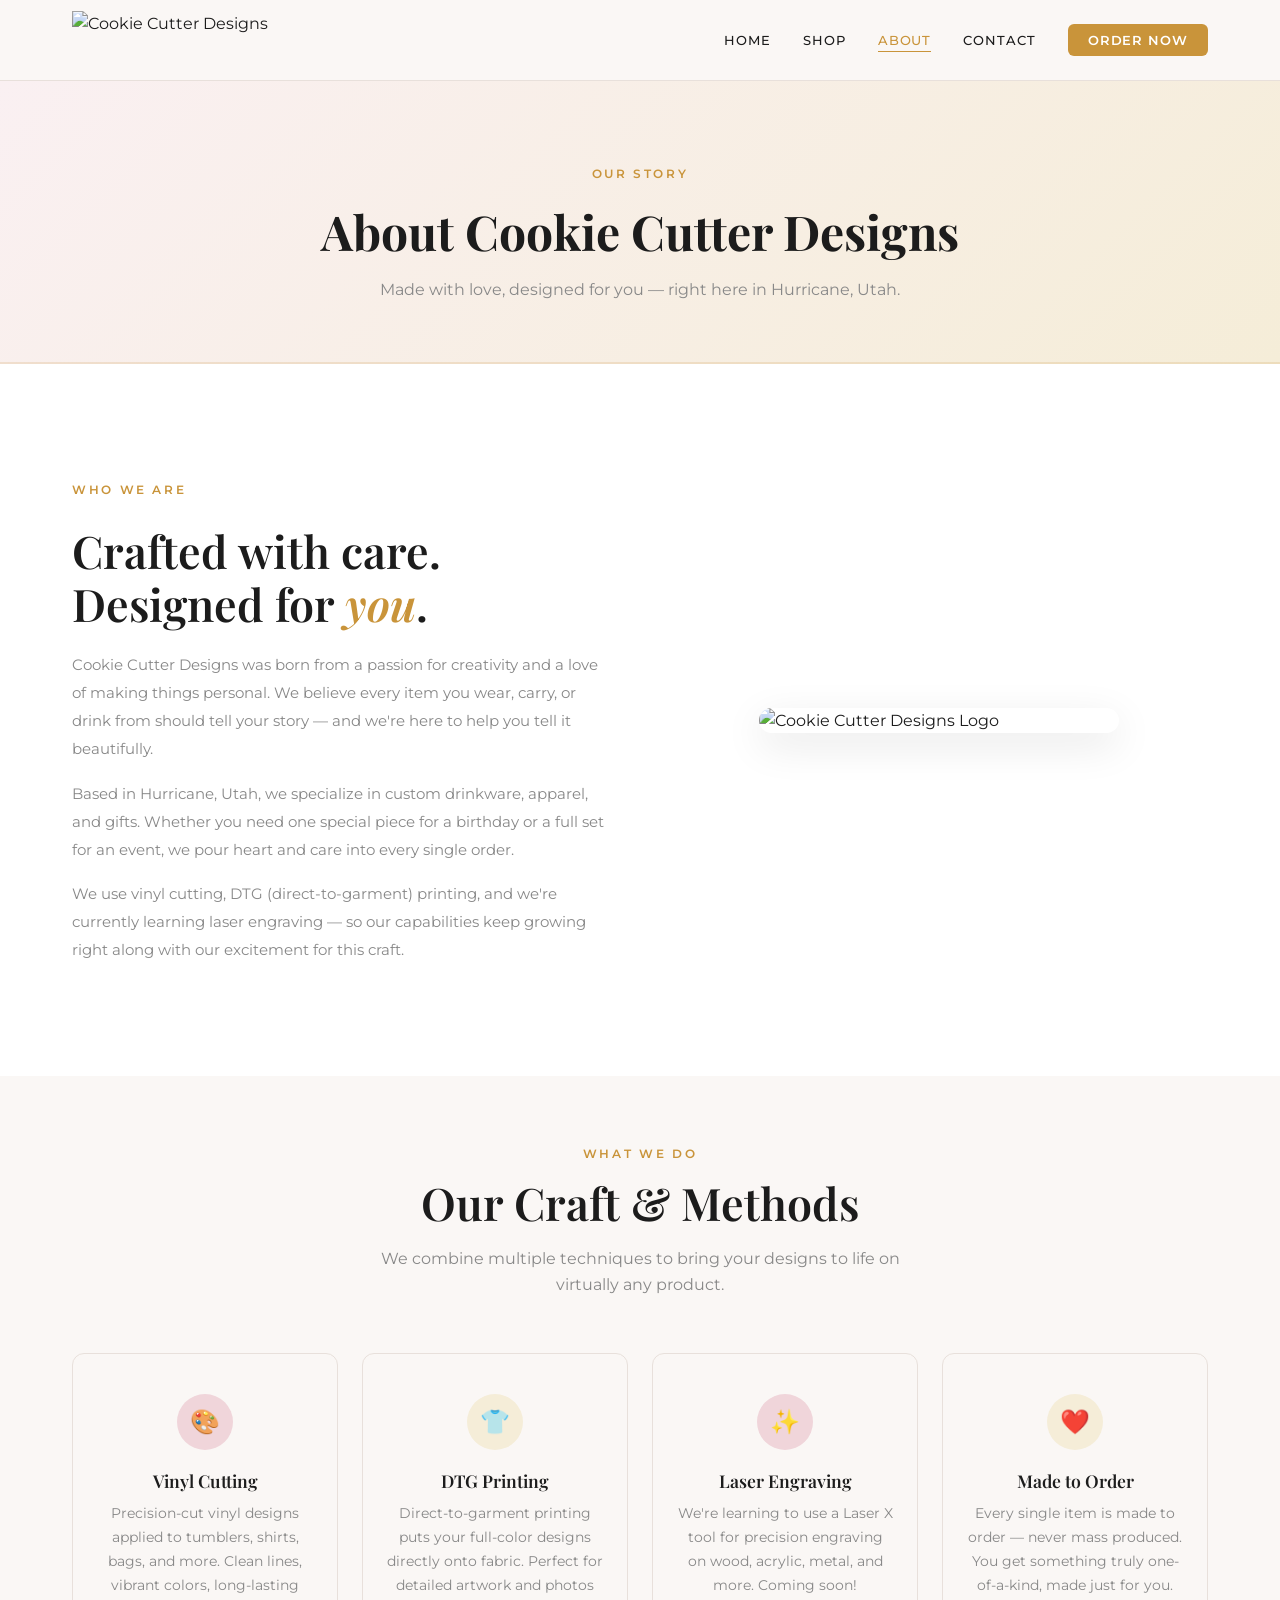
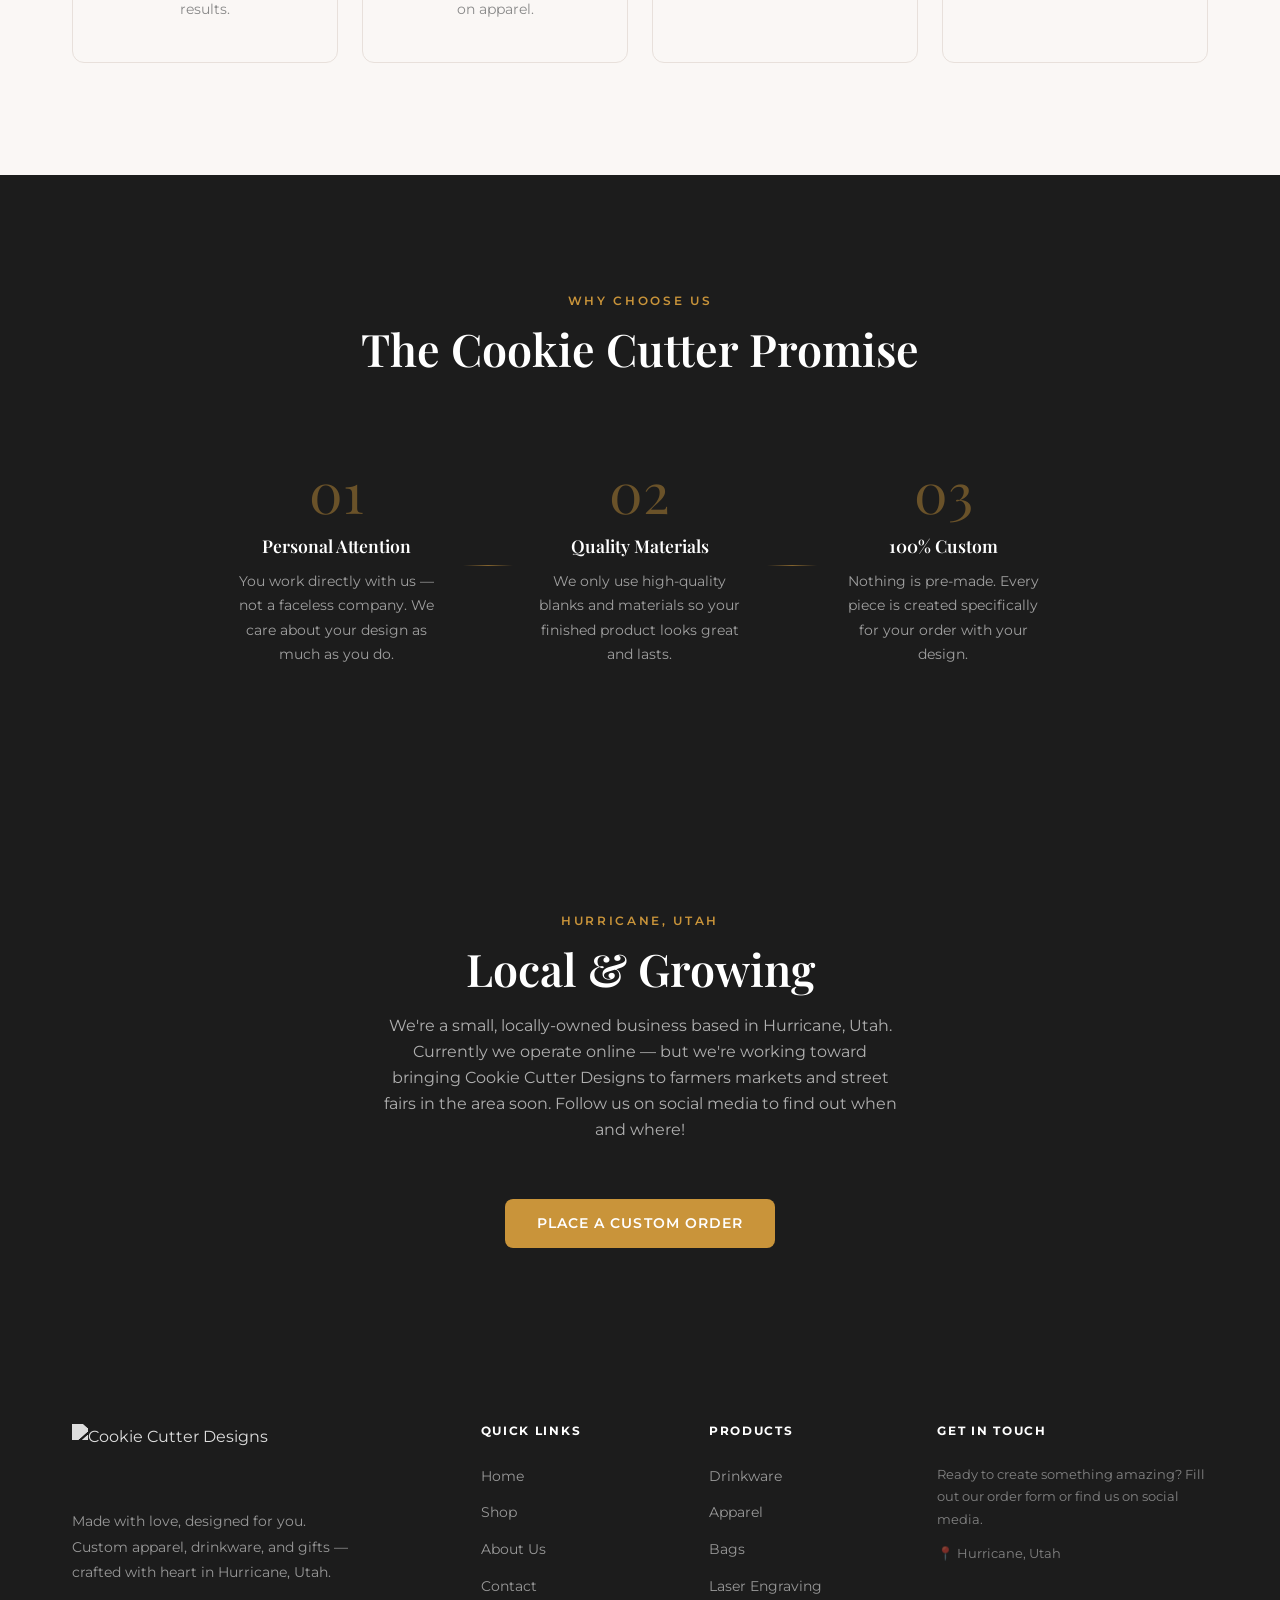
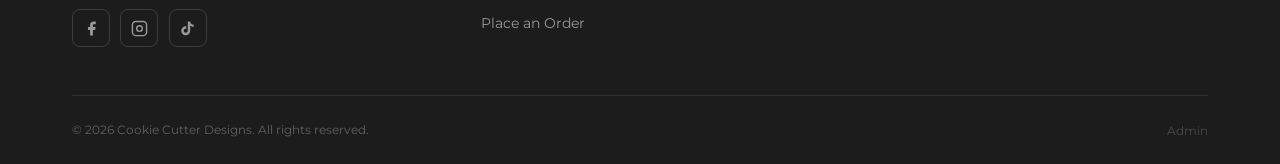
==== about.html @ f9d473e6 "Launch Cookie Cutter Designs website Multi-page static site: Home, Shop, About, Contact, Admin dashb" ====
<!DOCTYPE html>
<html lang="en">
<head>
    <meta charset="UTF-8">
    <meta name="viewport" content="width=device-width, initial-scale=1.0">
    <title>About | Cookie Cutter Designs</title>
    <meta name="description" content="Learn about Cookie Cutter Designs — custom apparel, drinkware, and gifts made with love in Hurricane, Utah.">
    <link rel="preconnect" href="https://fonts.googleapis.com">
    <link rel="preconnect" href="https://fonts.gstatic.com" crossorigin>
    <link href="https://fonts.googleapis.com/css2?family=Playfair+Display:ital,wght@0,400;0,600;0,700;1,400;1,600&family=Dancing+Script:wght@600;700&family=Montserrat:wght@300;400;500;600&display=swap" rel="stylesheet">
    <link rel="stylesheet" href="styles.css">
</head>
<body>

    <!-- NAVIGATION -->
    <nav class="navbar" id="navbar">
        <div class="nav-container">
            <a href="index.html" class="nav-logo">
                <img src="images/logo.png" alt="Cookie Cutter Designs">
            </a>
            <ul class="nav-links" id="navLinks">
                <li><a href="index.html">Home</a></li>
                <li><a href="shop.html">Shop</a></li>
                <li><a href="about.html" class="current">About</a></li>
                <li><a href="contact.html">Contact</a></li>
                <li><a href="contact.html" class="nav-order-btn">Order Now</a></li>
            </ul>
            <button class="hamburger" id="hamburger" onclick="toggleMenu()" aria-label="Menu">
                <span></span><span></span><span></span>
            </button>
        </div>
    </nav>

    <!-- PAGE HERO -->
    <section class="page-hero">
        <span class="section-tag">Our Story</span>
        <h1 style="font-size:clamp(2rem,4vw,3rem);margin:0.5rem 0 1rem">About Cookie Cutter Designs</h1>
        <p style="color:var(--gray);max-width:520px;margin:0 auto">Made with love, designed for you — right here in Hurricane, Utah.</p>
    </section>

    <!-- STORY SECTION -->
    <section class="about" style="background:var(--white)">
        <div class="container">
            <div class="about-story-grid">
                <div class="story-text">
                    <span class="section-tag">Who We Are</span>
                    <h2 style="margin:0.75rem 0 1.25rem">Crafted with care.<br>Designed for <em>you</em>.</h2>
                    <p>Cookie Cutter Designs was born from a passion for creativity and a love of making things personal. We believe every item you wear, carry, or drink from should tell your story — and we're here to help you tell it beautifully.</p>
                    <p style="margin-top:1rem">Based in Hurricane, Utah, we specialize in custom drinkware, apparel, and gifts. Whether you need one special piece for a birthday or a full set for an event, we pour heart and care into every single order.</p>
                    <p style="margin-top:1rem">We use vinyl cutting, DTG (direct-to-garment) printing, and we're currently learning laser engraving — so our capabilities keep growing right along with our excitement for this craft.</p>
                </div>
                <div class="story-logo-wrap">
                    <img src="images/logo.png" alt="Cookie Cutter Designs Logo" style="width:100%;max-width:360px;border-radius:16px;box-shadow:0 12px 40px rgba(0,0,0,0.1)">
                </div>
            </div>
        </div>
    </section>

    <!-- WHAT WE DO -->
    <section class="about" style="background:var(--cream);padding-top:4rem">
        <div class="container">
            <div class="section-header">
                <span class="section-tag">What We Do</span>
                <h2>Our Craft &amp; Methods</h2>
                <p>We combine multiple techniques to bring your designs to life on virtually any product.</p>
            </div>
            <div class="features-grid">
                <div class="feature-card">
                    <div class="feature-icon pink" style="font-size:1.5rem;width:56px;height:56px">🎨</div>
                    <h4>Vinyl Cutting</h4>
                    <p>Precision-cut vinyl designs applied to tumblers, shirts, bags, and more. Clean lines, vibrant colors, long-lasting results.</p>
                </div>
                <div class="feature-card">
                    <div class="feature-icon gold" style="font-size:1.5rem;width:56px;height:56px">👕</div>
                    <h4>DTG Printing</h4>
                    <p>Direct-to-garment printing puts your full-color designs directly onto fabric. Perfect for detailed artwork and photos on apparel.</p>
                </div>
                <div class="feature-card">
                    <div class="feature-icon pink" style="font-size:1.5rem;width:56px;height:56px">✨</div>
                    <h4>Laser Engraving</h4>
                    <p>We're learning to use a Laser X tool for precision engraving on wood, acrylic, metal, and more. Coming soon!</p>
                </div>
                <div class="feature-card">
                    <div class="feature-icon gold" style="font-size:1.5rem;width:56px;height:56px">❤️</div>
                    <h4>Made to Order</h4>
                    <p>Every single item is made to order — never mass produced. You get something truly one-of-a-kind, made just for you.</p>
                </div>
            </div>
        </div>
    </section>

    <!-- WHY CHOOSE US -->
    <section class="how-it-works">
        <div class="container">
            <div class="section-header">
                <span class="section-tag">Why Choose Us</span>
                <h2>The Cookie Cutter Promise</h2>
            </div>
            <div class="steps-grid">
                <div class="step">
                    <div class="step-number">01</div>
                    <h4>Personal Attention</h4>
                    <p>You work directly with us — not a faceless company. We care about your design as much as you do.</p>
                </div>
                <div class="step-divider" aria-hidden="true"></div>
                <div class="step">
                    <div class="step-number">02</div>
                    <h4>Quality Materials</h4>
                    <p>We only use high-quality blanks and materials so your finished product looks great and lasts.</p>
                </div>
                <div class="step-divider" aria-hidden="true"></div>
                <div class="step">
                    <div class="step-number">03</div>
                    <h4>100% Custom</h4>
                    <p>Nothing is pre-made. Every piece is created specifically for your order with your design.</p>
                </div>
            </div>
        </div>
    </section>

    <!-- LOCATION / MARKETS -->
    <section class="markets-banner">
        <div class="container">
            <div class="section-header">
                <span class="section-tag" style="color:var(--gold)">Hurricane, Utah</span>
                <h2>Local &amp; Growing</h2>
                <p style="color:rgba(255,255,255,0.65);max-width:520px;margin:0 auto">We're a small, locally-owned business based in Hurricane, Utah. Currently we operate online — but we're working toward bringing Cookie Cutter Designs to farmers markets and street fairs in the area soon. Follow us on social media to find out when and where!</p>
            </div>
            <div style="text-align:center">
                <a href="contact.html" class="btn-primary">Place a Custom Order</a>
            </div>
        </div>
    </section>

    <!-- FOOTER -->
    <footer class="footer">
        <div class="container">
            <div class="footer-grid">
                <div class="footer-brand">
                    <img src="images/logo.png" alt="Cookie Cutter Designs" class="footer-logo">
                    <p>Made with love, designed for you. Custom apparel, drinkware, and gifts — crafted with heart in Hurricane, Utah.</p>
                    <div class="social-links">
                        <a href="#" class="social-link" aria-label="Facebook">
                            <svg viewBox="0 0 24 24" fill="currentColor"><path d="M18 2h-3a5 5 0 00-5 5v3H7v4h3v8h4v-8h3l1-4h-4V7a1 1 0 011-1h3z"/></svg>
                        </a>
                        <a href="#" class="social-link" aria-label="Instagram">
                            <svg viewBox="0 0 24 24" fill="none" stroke="currentColor" stroke-width="2"><rect x="2" y="2" width="20" height="20" rx="5" ry="5"/><circle cx="12" cy="12" r="4"/><circle cx="17.5" cy="6.5" r="0.5" fill="currentColor" stroke="none"/></svg>
                        </a>
                        <a href="#" class="social-link" aria-label="TikTok">
                            <svg viewBox="0 0 24 24" fill="currentColor"><path d="M19.59 6.69a4.83 4.83 0 01-3.77-4.25V2h-3.45v13.67a2.89 2.89 0 01-2.88 2.5 2.89 2.89 0 01-2.89-2.89 2.89 2.89 0 012.89-2.89c.28 0 .54.04.79.1V9.01a6.27 6.27 0 00-.79-.05 6.34 6.34 0 00-6.34 6.34 6.34 6.34 0 006.34 6.34 6.34 6.34 0 006.33-6.34V8.19a8.16 8.16 0 004.84 1.56V6.31a4.85 4.85 0 01-1.07-.38z"/></svg>
                        </a>
                    </div>
                </div>
                <div class="footer-col">
                    <h5>Quick Links</h5>
                    <ul>
                        <li><a href="index.html">Home</a></li>
                        <li><a href="shop.html">Shop</a></li>
                        <li><a href="about.html">About Us</a></li>
                        <li><a href="contact.html">Contact</a></li>
                        <li><a href="contact.html">Place an Order</a></li>
                    </ul>
                </div>
                <div class="footer-col">
                    <h5>Products</h5>
                    <ul>
                        <li><a href="shop.html#tumblers">Drinkware</a></li>
                        <li><a href="shop.html#shirts">Apparel</a></li>
                        <li><a href="shop.html#bags">Bags</a></li>
                        <li><a href="shop.html#laser">Laser Engraving</a></li>
                    </ul>
                </div>
                <div class="footer-col">
                    <h5>Get In Touch</h5>
                    <p class="contact-note">Ready to create something amazing? Fill out our order form or find us on social media.</p>
                    <p class="contact-note" style="margin-top:0.75rem">&#128205; Hurricane, Utah</p>
                </div>
            </div>
            <div class="footer-bottom">
                <p>&copy; 2026 Cookie Cutter Designs. All rights reserved.</p>
                <a href="admin.html" style="color:rgba(255,255,255,0.2);font-size:0.75rem;text-decoration:none">Admin</a>
            </div>
        </div>
    </footer>

    <script src="script.js"></script>
</body>
</html>
---- styles.css ----
/* ===== ROOT VARIABLES ===== */
:root {
    --black: #1C1C1C;
    --gold: #C9943A;
    --gold-hover: #B8832E;
    --gold-pale: #F5EDD8;
    --pink: #C8788A;
    --pink-light: #F0D5DA;
    --pink-pale: #FAF0F2;
    --cream: #FAF7F5;
    --white: #FFFFFF;
    --gray: #888888;
    --border: #E8E0DB;

    --font-heading: 'Playfair Display', Georgia, serif;
    --font-body: 'Montserrat', sans-serif;

    --nav-h: 80px;
    --radius: 8px;
    --shadow: 0 4px 20px rgba(0,0,0,0.08);
    --shadow-lg: 0 8px 32px rgba(0,0,0,0.13);
    --transition: all 0.3s ease;
}

/* ===== RESET ===== */
*, *::before, *::after { margin: 0; padding: 0; box-sizing: border-box; }
html { scroll-behavior: smooth; }
body {
    font-family: var(--font-body);
    color: var(--black);
    background: var(--cream);
    line-height: 1.6;
    overflow-x: hidden;
}
img { max-width: 100%; height: auto; display: block; }
a { text-decoration: none; color: inherit; }
ul { list-style: none; }

.container {
    max-width: 1200px;
    margin: 0 auto;
    padding: 0 2rem;
}

/* ===== TYPOGRAPHY ===== */
h1, h2, h3, h4, h5 { font-family: var(--font-heading); line-height: 1.2; }
h1 { font-size: clamp(2.6rem, 5.5vw, 4.8rem); font-weight: 700; }
h2 { font-size: clamp(2rem, 3.5vw, 3rem); font-weight: 600; }
h4 { font-size: 1.1rem; font-weight: 600; }
h5 { font-size: 0.95rem; font-weight: 600; letter-spacing: 0.06em; text-transform: uppercase; }

/* ===== BUTTONS ===== */
.btn-primary {
    display: inline-block;
    background: var(--gold);
    color: var(--white);
    padding: 0.875rem 2rem;
    border-radius: var(--radius);
    font-family: var(--font-body);
    font-weight: 600;
    font-size: 0.85rem;
    letter-spacing: 0.08em;
    text-transform: uppercase;
    border: none;
    cursor: pointer;
    transition: var(--transition);
}
.btn-primary:hover {
    background: var(--gold-hover);
    transform: translateY(-2px);
    box-shadow: 0 6px 22px rgba(201,148,58,0.38);
}

.btn-outline {
    display: inline-block;
    background: transparent;
    color: var(--gold);
    padding: 0.875rem 2rem;
    border-radius: var(--radius);
    font-family: var(--font-body);
    font-weight: 600;
    font-size: 0.85rem;
    letter-spacing: 0.08em;
    text-transform: uppercase;
    border: 2px solid var(--gold);
    cursor: pointer;
    transition: var(--transition);
}
.btn-outline:hover {
    background: var(--gold);
    color: var(--white);
    transform: translateY(-2px);
}

.btn-large { padding: 1.05rem 2.75rem; font-size: 0.95rem; }
.btn-block { display: block; width: 100%; text-align: center; }

.btn-cart {
    background: transparent;
    border: 1.5px solid var(--gold);
    color: var(--gold);
    padding: 0.45rem 0.9rem;
    border-radius: var(--radius);
    font-size: 0.78rem;
    font-family: var(--font-body);
    font-weight: 600;
    letter-spacing: 0.06em;
    cursor: pointer;
    transition: var(--transition);
    white-space: nowrap;
}
.btn-cart:hover { background: var(--gold); color: var(--white); }

/* ===== SECTION HEADER ===== */
.section-header { text-align: center; margin-bottom: 3.5rem; }
.section-tag {
    display: inline-block;
    color: var(--gold);
    font-size: 0.75rem;
    font-weight: 600;
    letter-spacing: 0.22em;
    text-transform: uppercase;
    margin-bottom: 0.75rem;
}
.section-header h2 { margin-bottom: 1rem; }
.section-header p {
    color: var(--gray);
    max-width: 540px;
    margin: 0 auto;
    font-size: 1.02rem;
}

/* ===== NAVBAR ===== */
.navbar {
    position: fixed;
    top: 0; left: 0; right: 0;
    z-index: 1000;
    background: rgba(250,247,245,0.96);
    backdrop-filter: blur(14px);
    -webkit-backdrop-filter: blur(14px);
    border-bottom: 1px solid var(--border);
    transition: box-shadow 0.3s;
}
.navbar.scrolled { box-shadow: var(--shadow); }

.nav-container {
    max-width: 1200px;
    margin: 0 auto;
    padding: 0 2rem;
    height: var(--nav-h);
    display: flex;
    align-items: center;
    justify-content: space-between;
    gap: 1.5rem;
}

.nav-logo img {
    height: 58px;
    width: auto;
    object-fit: contain;
}

.nav-links {
    display: flex;
    align-items: center;
    gap: 2rem;
}
.nav-links a {
    font-size: 0.82rem;
    font-weight: 500;
    letter-spacing: 0.07em;
    text-transform: uppercase;
    color: var(--black);
    transition: color 0.2s;
    position: relative;
}
.nav-links a::after {
    content: '';
    position: absolute;
    bottom: -4px; left: 0; right: 0;
    height: 1.5px;
    background: var(--gold);
    transform: scaleX(0);
    transition: transform 0.25s ease;
}
.nav-links a:hover { color: var(--gold); }
.nav-links a:hover::after { transform: scaleX(1); }

.nav-actions { display: flex; align-items: center; gap: 0.75rem; }

.cart-btn {
    position: relative;
    background: none;
    border: none;
    cursor: pointer;
    padding: 0.5rem;
    color: var(--black);
    transition: color 0.2s;
    display: flex;
    align-items: center;
}
.cart-btn:hover { color: var(--gold); }
.cart-btn svg { width: 22px; height: 22px; }

.cart-count {
    position: absolute;
    top: 0; right: 0;
    background: var(--pink);
    color: white;
    font-size: 0.6rem;
    font-weight: 700;
    width: 17px; height: 17px;
    border-radius: 50%;
    display: flex; align-items: center; justify-content: center;
    transform: translate(25%, -25%);
}

.hamburger {
    display: none;
    flex-direction: column;
    gap: 5px;
    background: none;
    border: none;
    cursor: pointer;
    padding: 4px;
}
.hamburger span {
    display: block;
    width: 22px; height: 2px;
    background: var(--black);
    border-radius: 2px;
    transition: var(--transition);
}
.hamburger.open span:nth-child(1) { transform: translateY(7px) rotate(45deg); }
.hamburger.open span:nth-child(2) { opacity: 0; }
.hamburger.open span:nth-child(3) { transform: translateY(-7px) rotate(-45deg); }

/* ===== CART SIDEBAR ===== */
.cart-overlay {
    display: none;
    position: fixed;
    inset: 0;
    background: rgba(0,0,0,0.45);
    z-index: 1100;
}
.cart-overlay.active { display: block; }

.cart-sidebar {
    position: fixed;
    top: 0; right: -420px;
    width: 390px;
    height: 100vh;
    background: var(--white);
    z-index: 1200;
    transition: right 0.32s cubic-bezier(0.4, 0, 0.2, 1);
    display: flex;
    flex-direction: column;
    box-shadow: -4px 0 40px rgba(0,0,0,0.12);
}
.cart-sidebar.open { right: 0; }

.cart-header {
    display: flex;
    justify-content: space-between;
    align-items: center;
    padding: 1.5rem 1.75rem;
    border-bottom: 1px solid var(--border);
}
.cart-header h3 { font-size: 1.2rem; }
.cart-header button {
    background: none;
    border: none;
    font-size: 1.1rem;
    cursor: pointer;
    color: var(--gray);
    width: 32px; height: 32px;
    border-radius: 50%;
    display: flex; align-items: center; justify-content: center;
    transition: background 0.2s, color 0.2s;
}
.cart-header button:hover { background: var(--cream); color: var(--black); }

.cart-items { flex: 1; overflow-y: auto; padding: 1.5rem 1.75rem; }
.cart-empty { color: var(--gray); text-align: center; padding: 3rem 0; font-size: 0.9rem; }

.cart-item {
    display: flex;
    justify-content: space-between;
    align-items: flex-start;
    padding: 1rem 0;
    border-bottom: 1px solid var(--border);
    gap: 1rem;
}
.cart-item-info h5 { font-family: var(--font-body); font-size: 0.9rem; font-weight: 600; margin-bottom: 0.2rem; }
.cart-item-info span { font-size: 0.82rem; color: var(--gold); }
.cart-item-remove {
    background: none;
    border: none;
    color: var(--gray);
    cursor: pointer;
    font-size: 0.9rem;
    flex-shrink: 0;
    padding: 2px 4px;
    transition: color 0.2s;
}
.cart-item-remove:hover { color: var(--pink); }

.cart-footer {
    padding: 1.5rem 1.75rem;
    border-top: 1px solid var(--border);
}
.cart-total {
    display: flex;
    justify-content: space-between;
    align-items: center;
    font-weight: 600;
    font-size: 0.9rem;
    margin-bottom: 0.4rem;
}
.cart-note { font-size: 0.76rem; color: var(--gray); margin-bottom: 1.25rem; line-height: 1.5; }

/* ===== HERO ===== */
.hero {
    position: relative;
    min-height: 100vh;
    display: flex;
    align-items: center;
    background: var(--black);
    overflow: hidden;
    padding-top: var(--nav-h);
}

.hero::before {
    content: '';
    position: absolute;
    inset: 0;
    background:
        radial-gradient(ellipse at 65% 50%, rgba(201,148,58,0.1) 0%, transparent 55%),
        radial-gradient(ellipse at 15% 85%, rgba(200,120,138,0.08) 0%, transparent 45%);
    pointer-events: none;
}

.hero-bg-geo {
    position: absolute;
    top: 50%;
    right: 4%;
    transform: translateY(-50%);
    width: min(520px, 45vw);
    pointer-events: none;
    opacity: 0.55;
}
.hero-bg-geo svg { width: 100%; height: auto; }

.hero-content {
    position: relative;
    z-index: 2;
    padding: 5rem 2rem 5rem max(2rem, calc((100vw - 1200px) / 2 + 2rem));
    max-width: min(700px, 55vw);
}

.hero-badge {
    display: inline-flex;
    align-items: center;
    gap: 0.5rem;
    color: var(--gold);
    font-size: 0.72rem;
    font-weight: 600;
    letter-spacing: 0.18em;
    text-transform: uppercase;
    border: 1px solid rgba(201,148,58,0.4);
    padding: 0.4rem 1.1rem;
    border-radius: 100px;
    margin-bottom: 1.75rem;
}

.hero h1 {
    color: var(--white);
    margin-bottom: 1.5rem;
    letter-spacing: -0.02em;
}
.hero h1 em {
    font-style: italic;
    color: var(--gold);
}

.hero p {
    color: rgba(255,255,255,0.7);
    font-size: 1.08rem;
    line-height: 1.85;
    margin-bottom: 2.75rem;
    max-width: 500px;
}

.hero-buttons { display: flex; gap: 1rem; flex-wrap: wrap; }

/* ===== ABOUT ===== */
.about {
    padding: 7rem 0;
    background: var(--white);
}

.features-grid {
    display: grid;
    grid-template-columns: repeat(4, 1fr);
    gap: 1.5rem;
}

.feature-card {
    text-align: center;
    padding: 2.5rem 1.5rem;
    border-radius: 12px;
    border: 1px solid var(--border);
    transition: var(--transition);
    background: var(--cream);
}
.feature-card:hover {
    border-color: var(--gold);
    transform: translateY(-5px);
    box-shadow: var(--shadow-lg);
    background: var(--white);
}

.feature-icon {
    width: 56px; height: 56px;
    border-radius: 50%;
    display: flex; align-items: center; justify-content: center;
    margin: 0 auto 1.25rem;
}
.feature-icon.gold { background: var(--gold-pale); color: var(--gold); }
.feature-icon.pink { background: var(--pink-light); color: var(--pink); }
.feature-icon svg { width: 24px; height: 24px; }

.feature-card h4 { margin-bottom: 0.65rem; }
.feature-card p { font-size: 0.88rem; color: var(--gray); line-height: 1.7; }

/* ===== PRODUCTS ===== */
.products {
    padding: 7rem 0;
    background: var(--cream);
}

.products-grid {
    display: grid;
    grid-template-columns: repeat(4, 1fr);
    gap: 1.5rem;
}

.product-card {
    background: var(--white);
    border-radius: 12px;
    overflow: hidden;
    border: 1px solid var(--border);
    transition: var(--transition);
}
.product-card:hover {
    transform: translateY(-6px);
    box-shadow: var(--shadow-lg);
    border-color: transparent;
}

.product-img {
    height: 155px;
    display: flex; align-items: center; justify-content: center;
}
.product-img.gold-bg { background: var(--gold-pale); }
.product-img.pink-bg { background: var(--pink-light); }
.product-img svg { width: 90px; height: 90px; }

.product-info { padding: 1.25rem; }
.product-info h4 { margin-bottom: 0.35rem; font-size: 0.98rem; }
.product-info p { font-size: 0.83rem; color: var(--gray); margin-bottom: 1.1rem; line-height: 1.55; }

.product-footer {
    display: flex;
    justify-content: space-between;
    align-items: center;
    gap: 0.5rem;
}
.price {
    font-size: 0.88rem;
    font-weight: 600;
    color: var(--gold);
    white-space: nowrap;
}

/* ===== HOW IT WORKS ===== */
.how-it-works {
    padding: 7rem 0;
    background: var(--black);
}
.how-it-works .section-header h2 { color: var(--white); }
.how-it-works .section-tag { color: var(--gold); }

.steps-grid {
    display: flex;
    align-items: center;
    justify-content: center;
    max-width: 860px;
    margin: 0 auto;
}

.step {
    flex: 1;
    text-align: center;
    padding: 2rem 1.5rem;
}
.step-number {
    font-family: var(--font-heading);
    font-size: 3.5rem;
    color: var(--gold);
    opacity: 0.45;
    line-height: 1;
    margin-bottom: 1rem;
}
.step h4 { color: var(--white); margin-bottom: 0.75rem; }
.step p { color: rgba(255,255,255,0.58); font-size: 0.88rem; line-height: 1.75; }

.step-divider {
    width: 50px; height: 1px; flex-shrink: 0;
    background: linear-gradient(90deg, transparent, rgba(201,148,58,0.6), transparent);
}

/* ===== ORDER SECTION ===== */
.order-section {
    padding: 7rem 0;
    background: var(--white);
}

.order-wrapper { max-width: 720px; margin: 0 auto; }

.order-form {
    background: var(--cream);
    border-radius: 14px;
    padding: 2.75rem;
    border: 1px solid var(--border);
}

.form-row {
    display: grid;
    grid-template-columns: 1fr 1fr;
    gap: 1.25rem;
    margin-bottom: 1.25rem;
}
.form-group { display: flex; flex-direction: column; gap: 0.45rem; }
.form-group.full { margin-bottom: 1.25rem; }

label {
    font-size: 0.75rem;
    font-weight: 600;
    letter-spacing: 0.1em;
    text-transform: uppercase;
    color: var(--black);
}
.req { color: var(--pink); }

input, select, textarea {
    padding: 0.82rem 1rem;
    border: 1.5px solid var(--border);
    border-radius: var(--radius);
    font-family: var(--font-body);
    font-size: 0.93rem;
    color: var(--black);
    background: var(--white);
    transition: border-color 0.2s, box-shadow 0.2s;
    outline: none;
}
input:focus, select:focus, textarea:focus {
    border-color: var(--gold);
    box-shadow: 0 0 0 3px rgba(201,148,58,0.1);
}
input::placeholder, textarea::placeholder { color: #B8AFA8; }
textarea { resize: vertical; min-height: 110px; }
select {
    cursor: pointer;
    appearance: none;
    background-image: url("data:image/svg+xml,%3Csvg xmlns='http://www.w3.org/2000/svg' width='12' height='8' viewBox='0 0 12 8'%3E%3Cpath d='M1 1l5 5 5-5' stroke='%23888' stroke-width='1.5' fill='none' stroke-linecap='round'/%3E%3C/svg%3E");
    background-repeat: no-repeat;
    background-position: right 1rem center;
    padding-right: 2.5rem;
}

.form-submit { text-align: center; margin-top: 2.25rem; }
.form-submit p { font-size: 0.82rem; color: var(--gray); margin-top: 0.75rem; line-height: 1.6; }

.order-success {
    text-align: center;
    padding: 3.5rem 2rem;
    background: var(--cream);
    border-radius: 14px;
    border: 1px solid var(--border);
}
.success-icon {
    width: 68px; height: 68px;
    background: var(--gold);
    color: white;
    border-radius: 50%;
    display: flex; align-items: center; justify-content: center;
    font-size: 1.75rem;
    margin: 0 auto 1.75rem;
}
.order-success h3 { font-size: 1.6rem; margin-bottom: 1rem; }
.order-success p { color: var(--gray); margin-bottom: 0.75rem; line-height: 1.7; }
.success-sub { font-size: 0.9rem; margin-bottom: 2rem !important; }

/* ===== GALLERY ===== */
.gallery-section {
    padding: 7rem 0;
    background: var(--pink-pale);
}

.gallery-grid {
    display: grid;
    grid-template-columns: repeat(3, 1fr);
    gap: 1.25rem;
    margin-bottom: 2.75rem;
}

.gallery-placeholder {
    aspect-ratio: 1;
    background: var(--white);
    border: 2px dashed var(--pink-light);
    border-radius: 12px;
    display: flex;
    flex-direction: column;
    align-items: center;
    justify-content: center;
    gap: 0.75rem;
    color: var(--pink);
    padding: 1.5rem;
    text-align: center;
    min-height: 180px;
    transition: border-color 0.2s;
}
.gallery-placeholder:hover { border-color: var(--pink); }
.gallery-placeholder svg { width: 44px; height: 44px; opacity: 0.45; }
.gallery-placeholder span { font-size: 0.78rem; font-weight: 500; opacity: 0.65; }

.gallery-cta { text-align: center; }

/* ===== FOOTER ===== */
.footer {
    background: var(--black);
    padding: 5rem 0 0;
}

.footer-grid {
    display: grid;
    grid-template-columns: 2fr 1fr 1fr 1.5fr;
    gap: 3rem;
    padding-bottom: 3rem;
    border-bottom: 1px solid rgba(255,255,255,0.08);
}

.footer-brand .footer-logo {
    height: 65px;
    width: auto;
    margin-bottom: 1.25rem;
    filter: brightness(0) invert(1);
    opacity: 0.85;
}
.footer-brand p {
    color: rgba(255,255,255,0.55);
    font-size: 0.88rem;
    line-height: 1.8;
    margin-bottom: 1.5rem;
    max-width: 280px;
}

.social-links { display: flex; gap: 0.65rem; }
.social-link {
    width: 38px; height: 38px;
    border-radius: 8px;
    display: flex; align-items: center; justify-content: center;
    border: 1px solid rgba(255,255,255,0.14);
    color: rgba(255,255,255,0.55);
    transition: var(--transition);
}
.social-link:hover { border-color: var(--gold); color: var(--gold); background: rgba(201,148,58,0.08); }
.social-link svg { width: 17px; height: 17px; }

.footer-col h5 {
    color: var(--white);
    font-family: var(--font-body);
    font-size: 0.75rem;
    font-weight: 700;
    letter-spacing: 0.14em;
    text-transform: uppercase;
    margin-bottom: 1.5rem;
}
.footer-col ul { display: flex; flex-direction: column; gap: 0.7rem; }
.footer-col li a {
    color: rgba(255,255,255,0.55);
    font-size: 0.88rem;
    transition: color 0.2s;
}
.footer-col li a:hover { color: var(--gold); }

.contact-item {
    display: flex;
    align-items: flex-start;
    gap: 0.65rem;
    color: rgba(255,255,255,0.55);
    font-size: 0.88rem;
    margin-bottom: 1rem;
}
.contact-item svg { width: 16px; height: 16px; flex-shrink: 0; color: var(--gold); margin-top: 2px; }
.contact-item a { transition: color 0.2s; }
.contact-item a:hover { color: var(--gold); }
.contact-note { color: rgba(255,255,255,0.45); font-size: 0.83rem; line-height: 1.7; }

.footer-bottom {
    padding: 1.5rem 0;
    text-align: center;
    color: rgba(255,255,255,0.3);
    font-size: 0.78rem;
}

/* ===== RESPONSIVE ===== */
@media (max-width: 1024px) {
    .features-grid { grid-template-columns: repeat(2, 1fr); }
    .products-grid { grid-template-columns: repeat(2, 1fr); }
    .footer-grid { grid-template-columns: 1fr 1fr; gap: 2rem; }
    .hero-content { max-width: 65vw; }
}

@media (max-width: 768px) {
    .nav-links {
        display: none;
        position: absolute;
        top: var(--nav-h);
        left: 0; right: 0;
        background: var(--white);
        flex-direction: column;
        padding: 1.75rem 2rem;
        border-bottom: 1px solid var(--border);
        box-shadow: var(--shadow);
        gap: 1.25rem;
    }
    .nav-links.open { display: flex; }
    .hamburger { display: flex; }

    .hero-content { max-width: 100%; padding: 3.5rem 1.5rem; }
    .hero-bg-geo { opacity: 0.18; width: 80vw; }

    .steps-grid { flex-direction: column; }
    .step-divider { width: 1px; height: 36px; background: linear-gradient(180deg, transparent, rgba(201,148,58,0.6), transparent); }

    .gallery-grid { grid-template-columns: repeat(2, 1fr); }
    .footer-grid { grid-template-columns: 1fr; gap: 2.25rem; }

    .form-row { grid-template-columns: 1fr; }
    .order-form { padding: 1.75rem 1.25rem; }

    .cart-sidebar { width: 100%; right: -100%; }
    .cart-sidebar.open { right: 0; }
}

@media (max-width: 540px) {
    .features-grid { grid-template-columns: 1fr; }
    .products-grid { grid-template-columns: 1fr; }
    .gallery-grid { grid-template-columns: 1fr; }
    .hero-buttons { flex-direction: column; align-items: flex-start; }
    .hero-buttons .btn-primary, .hero-buttons .btn-outline { width: 100%; text-align: center; }
}

/* ===== DANCING SCRIPT TAGLINE ===== */
@import url('https://fonts.googleapis.com/css2?family=Dancing+Script:wght@600;700&display=swap');

.hero-tagline {
    display: block;
    font-family: 'Dancing Script', cursive;
    font-size: clamp(1.1rem, 2.5vw, 1.4rem);
    color: var(--gold);
    margin-bottom: 1rem;
    font-weight: 600;
    opacity: 0.9;
}

/* ===== NAV: ORDER BUTTON + ACTIVE STATE ===== */
.nav-order-btn {
    background: var(--gold) !important;
    color: var(--white) !important;
    padding: 0.5rem 1.25rem !important;
    border-radius: 6px !important;
    font-weight: 600 !important;
    transition: background 0.2s !important;
}
.nav-order-btn:hover { background: var(--gold-hover) !important; color: var(--white) !important; }
.nav-order-btn::after { display: none !important; }

.nav-links a.current { color: var(--gold); }
.nav-links a.current::after { transform: scaleX(1); }

/* ===== PAGE HERO (inner pages) ===== */
.page-hero {
    background: linear-gradient(135deg, var(--pink-pale) 0%, var(--gold-pale) 100%);
    padding: 80px 24px 60px;
    text-align: center;
    border-bottom: 2px solid rgba(201,148,58,0.2);
    margin-top: var(--nav-h);
}

/* ===== MARKETS BANNER ===== */
.markets-banner {
    background: var(--black);
    padding: 6rem 2rem;
}
.markets-banner .section-header h2 { color: var(--white); }

/* ===== CTA SECTION ===== */
.cta-section {
    padding: 5rem 2rem;
    background: var(--cream);
    border-top: 1px solid var(--border);
}
.cta-section .section-tag { color: var(--gold); }
.cta-section h2 { margin: 0.5rem 0 1rem; }

/* ===== FEATURE CARD AS LINK ===== */
.feature-link {
    text-decoration: none;
    color: var(--black);
    display: block;
    cursor: pointer;
}
.feature-link:hover { border-color: var(--gold); transform: translateY(-5px); box-shadow: var(--shadow-lg); background: var(--white); }
.feature-icon { font-size: 1.5rem; }

/* ===== ABOUT STORY GRID ===== */
.about-story-grid {
    display: grid;
    grid-template-columns: 1fr 1fr;
    gap: 60px;
    align-items: center;
}
.story-text h2 em { color: var(--gold); }
.story-text p { color: var(--gray); font-size: 0.95rem; line-height: 1.85; }
.story-logo-wrap { display: flex; justify-content: center; }

/* ===== LASER COMING SOON ===== */
.laser-coming-soon {
    background: linear-gradient(135deg, var(--gold-pale), var(--pink-pale));
    border-radius: 20px;
    padding: 56px 40px;
    text-align: center;
    border: 2px dashed rgba(201,148,58,0.4);
    margin-bottom: 60px;
}
.laser-icon { font-size: 3rem; margin-bottom: 12px; }
.laser-coming-soon h2 { margin: 0.5rem 0 1rem; }
.laser-coming-soon p { color: var(--gray); max-width: 500px; margin: 0 auto; line-height: 1.75; font-size: 0.95rem; }

/* ===== FOOTER BOTTOM FLEX ===== */
.footer-bottom {
    display: flex;
    justify-content: space-between;
    align-items: center;
    flex-wrap: wrap;
    gap: 8px;
}

/* ===== RESPONSIVE: NEW SECTIONS ===== */
@media (max-width: 768px) {
    .about-story-grid { grid-template-columns: 1fr; gap: 32px; }
    .story-logo-wrap { order: -1; }
    .page-hero { padding: 100px 20px 48px; }
    .markets-banner { padding: 4rem 1.5rem; }
    .laser-coming-soon { padding: 36px 24px; }
}
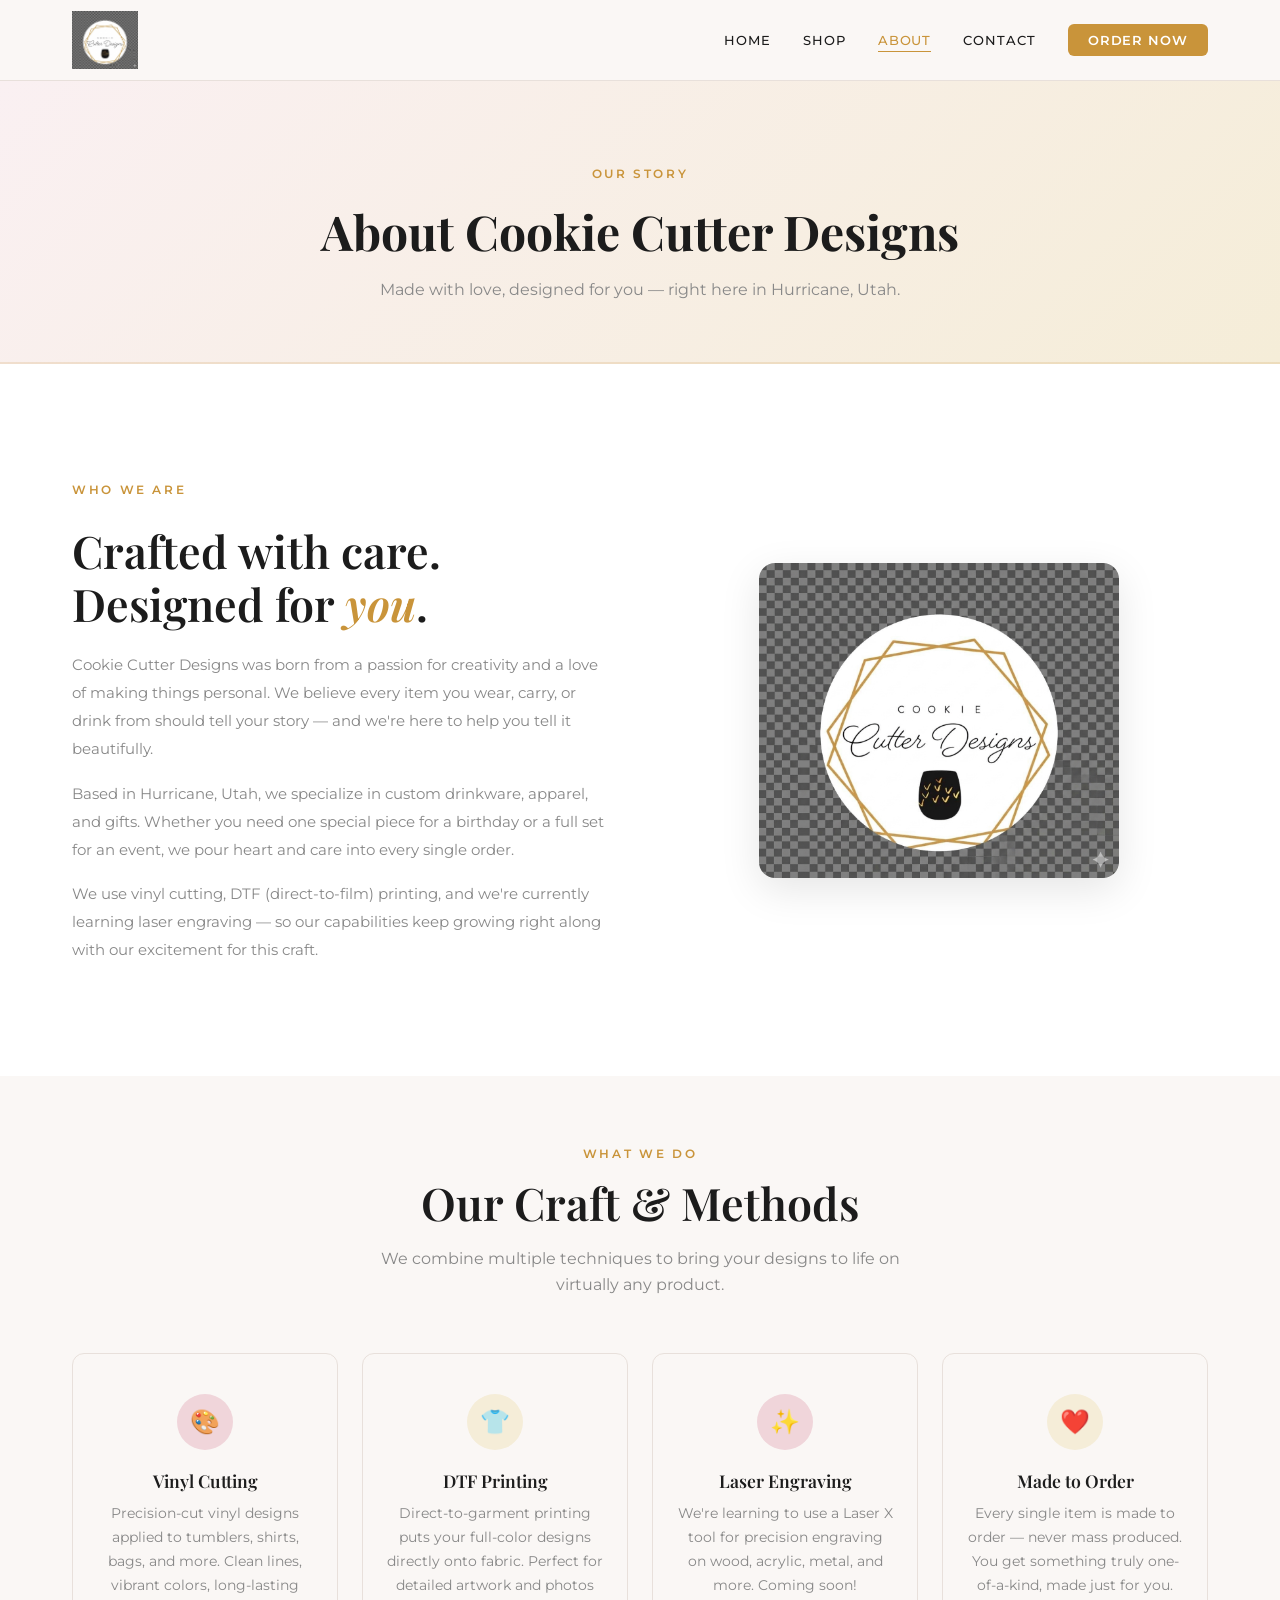
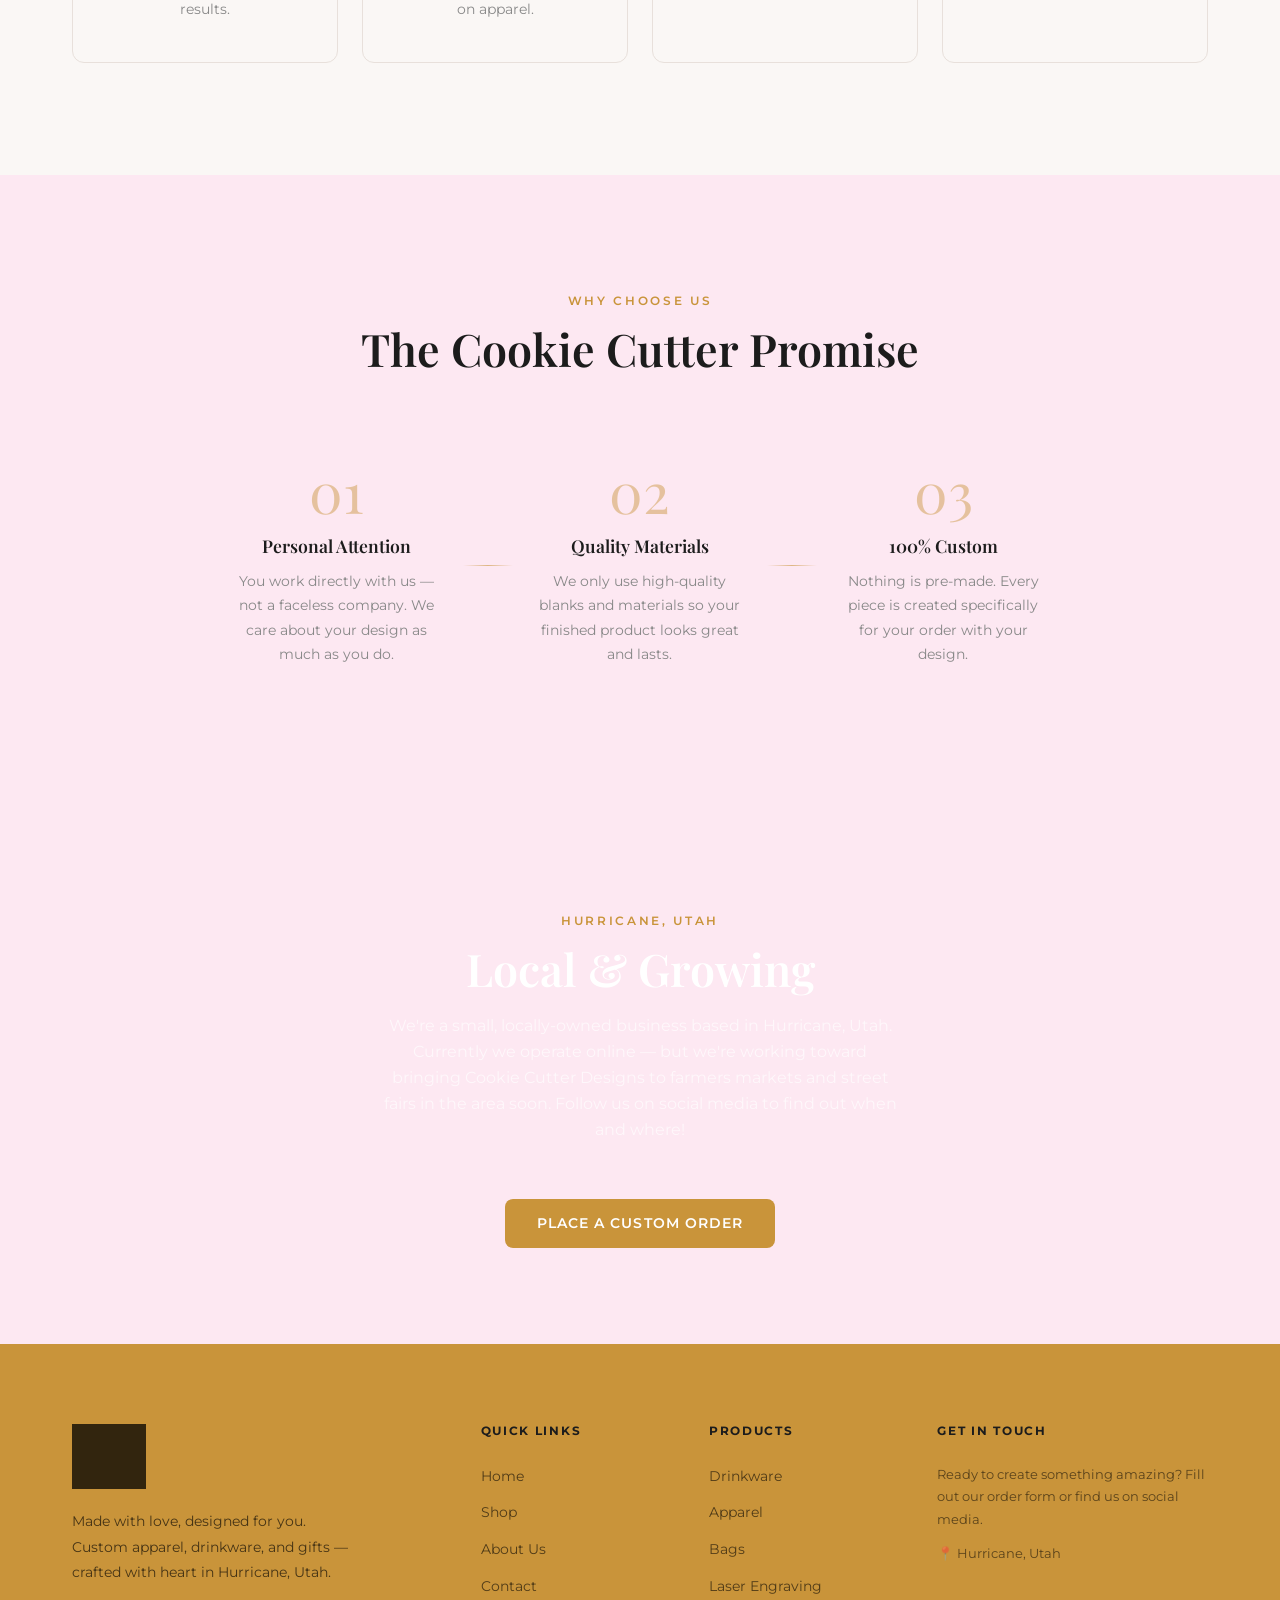
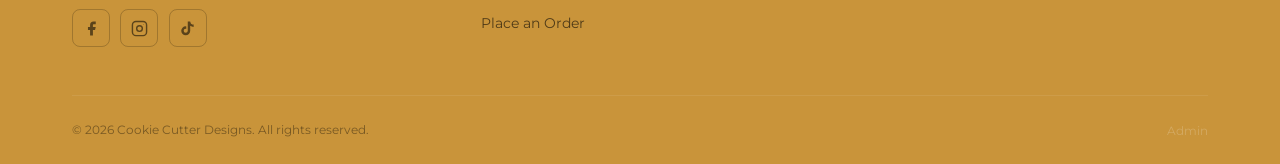
==== commit 05dd2456: "Change DTG to DTF throughout site Co-Authored-By: Claude Sonnet 4.6 <noreply@anthropic.com>" ====
--- a/about.html
+++ b/about.html
@@ -47,7 +47,7 @@
                     <h2 style="margin:0.75rem 0 1.25rem">Crafted with care.<br>Designed for <em>you</em>.</h2>
                     <p>Cookie Cutter Designs was born from a passion for creativity and a love of making things personal. We believe every item you wear, carry, or drink from should tell your story — and we're here to help you tell it beautifully.</p>
                     <p style="margin-top:1rem">Based in Hurricane, Utah, we specialize in custom drinkware, apparel, and gifts. Whether you need one special piece for a birthday or a full set for an event, we pour heart and care into every single order.</p>
-                    <p style="margin-top:1rem">We use vinyl cutting, DTG (direct-to-garment) printing, and we're currently learning laser engraving — so our capabilities keep growing right along with our excitement for this craft.</p>
+                    <p style="margin-top:1rem">We use vinyl cutting, DTF (direct-to-film) printing, and we're currently learning laser engraving — so our capabilities keep growing right along with our excitement for this craft.</p>
                 </div>
                 <div class="story-logo-wrap">
                     <img src="images/logo.png" alt="Cookie Cutter Designs Logo" style="width:100%;max-width:360px;border-radius:16px;box-shadow:0 12px 40px rgba(0,0,0,0.1)">
@@ -72,7 +72,7 @@
                 </div>
                 <div class="feature-card">
                     <div class="feature-icon gold" style="font-size:1.5rem;width:56px;height:56px">👕</div>
-                    <h4>DTG Printing</h4>
+                    <h4>DTF Printing</h4>
                     <p>Direct-to-garment printing puts your full-color designs directly onto fabric. Perfect for detailed artwork and photos on apparel.</p>
                 </div>
                 <div class="feature-card">
--- a/styles.css
+++ b/styles.css
@@ -1,6 +1,8 @@
 /* ===== ROOT VARIABLES ===== */
 :root {
     --black: #1C1C1C;
+    --dark-rose: #7A2840;
+    --blush: #FDE8F2;
     --gold: #C9943A;
     --gold-hover: #B8832E;
     --gold-pale: #F5EDD8;
@@ -325,7 +327,7 @@
     min-height: 100vh;
     display: flex;
     align-items: center;
-    background: var(--black);
+    background: var(--blush);
     overflow: hidden;
     padding-top: var(--nav-h);
 }
@@ -374,7 +376,7 @@
 }
 
 .hero h1 {
-    color: var(--white);
+    color: var(--black);
     margin-bottom: 1.5rem;
     letter-spacing: -0.02em;
 }
@@ -384,7 +386,7 @@
 }
 
 .hero p {
-    color: rgba(255,255,255,0.7);
+    color: var(--gray);
     font-size: 1.08rem;
     line-height: 1.85;
     margin-bottom: 2.75rem;
@@ -392,6 +394,43 @@
 }
 
 .hero-buttons { display: flex; gap: 1rem; flex-wrap: wrap; }
+
+.hero-inner {
+    max-width: 1200px;
+    margin: 0 auto;
+    padding: 5rem 2rem;
+    display: grid;
+    grid-template-columns: 1fr 1fr;
+    gap: 60px;
+    align-items: center;
+    position: relative;
+    z-index: 2;
+}
+
+.hero-logo-col {
+    display: flex;
+    justify-content: center;
+    align-items: center;
+}
+
+.hero-logo-img {
+    width: 100%;
+    max-width: 420px;
+    height: auto;
+    border-radius: 50%;
+    box-shadow: 0 16px 48px rgba(201,148,58,0.2);
+}
+
+@media (max-width: 768px) {
+    .hero-inner {
+        grid-template-columns: 1fr;
+        gap: 32px;
+        text-align: center;
+        padding: 3rem 1.5rem;
+    }
+    .hero-logo-img { max-width: 260px; }
+    .hero-buttons { justify-content: center; }
+}
 
 /* ===== ABOUT ===== */
 .about {
@@ -486,9 +525,9 @@
 /* ===== HOW IT WORKS ===== */
 .how-it-works {
     padding: 7rem 0;
-    background: var(--black);
-}
-.how-it-works .section-header h2 { color: var(--white); }
+    background: var(--blush);
+}
+.how-it-works .section-header h2 { color: var(--black); }
 .how-it-works .section-tag { color: var(--gold); }
 
 .steps-grid {
@@ -512,8 +551,8 @@
     line-height: 1;
     margin-bottom: 1rem;
 }
-.step h4 { color: var(--white); margin-bottom: 0.75rem; }
-.step p { color: rgba(255,255,255,0.58); font-size: 0.88rem; line-height: 1.75; }
+.step h4 { color: var(--black); margin-bottom: 0.75rem; }
+.step p { color: var(--gray); font-size: 0.88rem; line-height: 1.75; }
 
 .step-divider {
     width: 50px; height: 1px; flex-shrink: 0;
@@ -639,7 +678,7 @@
 
 /* ===== FOOTER ===== */
 .footer {
-    background: var(--black);
+    background: var(--gold);
     padding: 5rem 0 0;
 }
 
@@ -655,11 +694,11 @@
     height: 65px;
     width: auto;
     margin-bottom: 1.25rem;
-    filter: brightness(0) invert(1);
-    opacity: 0.85;
+    filter: brightness(0);
+    opacity: 0.75;
 }
 .footer-brand p {
-    color: rgba(255,255,255,0.55);
+    color: rgba(0,0,0,0.65);
     font-size: 0.88rem;
     line-height: 1.8;
     margin-bottom: 1.5rem;
@@ -671,15 +710,15 @@
     width: 38px; height: 38px;
     border-radius: 8px;
     display: flex; align-items: center; justify-content: center;
-    border: 1px solid rgba(255,255,255,0.14);
-    color: rgba(255,255,255,0.55);
+    border: 1px solid rgba(0,0,0,0.2);
+    color: rgba(0,0,0,0.55);
     transition: var(--transition);
 }
-.social-link:hover { border-color: var(--gold); color: var(--gold); background: rgba(201,148,58,0.08); }
+.social-link:hover { border-color: var(--white); color: var(--white); background: rgba(255,255,255,0.15); }
 .social-link svg { width: 17px; height: 17px; }
 
 .footer-col h5 {
-    color: var(--white);
+    color: var(--black);
     font-family: var(--font-body);
     font-size: 0.75rem;
     font-weight: 700;
@@ -689,29 +728,29 @@
 }
 .footer-col ul { display: flex; flex-direction: column; gap: 0.7rem; }
 .footer-col li a {
-    color: rgba(255,255,255,0.55);
+    color: rgba(0,0,0,0.6);
     font-size: 0.88rem;
     transition: color 0.2s;
 }
-.footer-col li a:hover { color: var(--gold); }
+.footer-col li a:hover { color: var(--white); }
 
 .contact-item {
     display: flex;
     align-items: flex-start;
     gap: 0.65rem;
-    color: rgba(255,255,255,0.55);
+    color: rgba(0,0,0,0.6);
     font-size: 0.88rem;
     margin-bottom: 1rem;
 }
-.contact-item svg { width: 16px; height: 16px; flex-shrink: 0; color: var(--gold); margin-top: 2px; }
+.contact-item svg { width: 16px; height: 16px; flex-shrink: 0; color: var(--black); margin-top: 2px; }
 .contact-item a { transition: color 0.2s; }
-.contact-item a:hover { color: var(--gold); }
-.contact-note { color: rgba(255,255,255,0.45); font-size: 0.83rem; line-height: 1.7; }
+.contact-item a:hover { color: var(--white); }
+.contact-note { color: rgba(0,0,0,0.55); font-size: 0.83rem; line-height: 1.7; }
 
 .footer-bottom {
     padding: 1.5rem 0;
     text-align: center;
-    color: rgba(255,255,255,0.3);
+    color: rgba(0,0,0,0.4);
     font-size: 0.78rem;
 }
 
@@ -802,7 +841,7 @@
 
 /* ===== MARKETS BANNER ===== */
 .markets-banner {
-    background: var(--black);
+    background: var(--blush);
     padding: 6rem 2rem;
 }
 .markets-banner .section-header h2 { color: var(--white); }
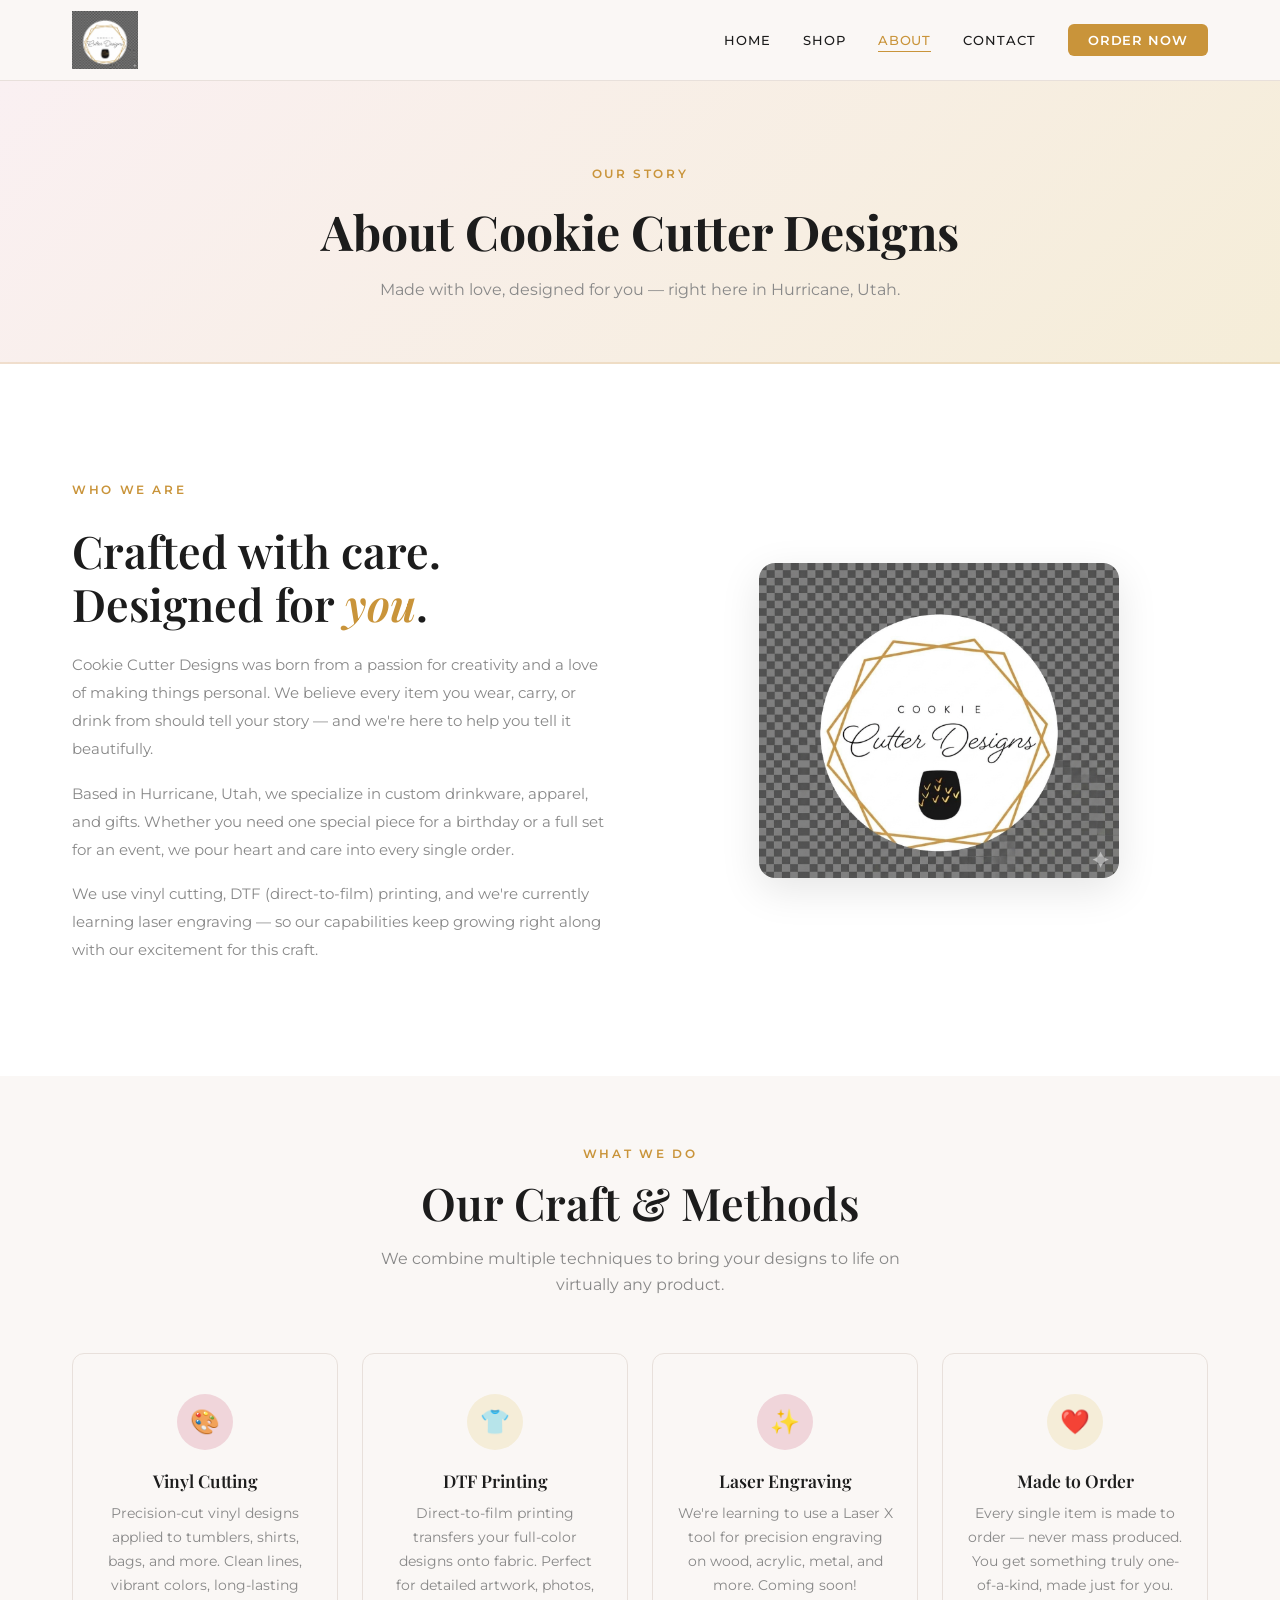
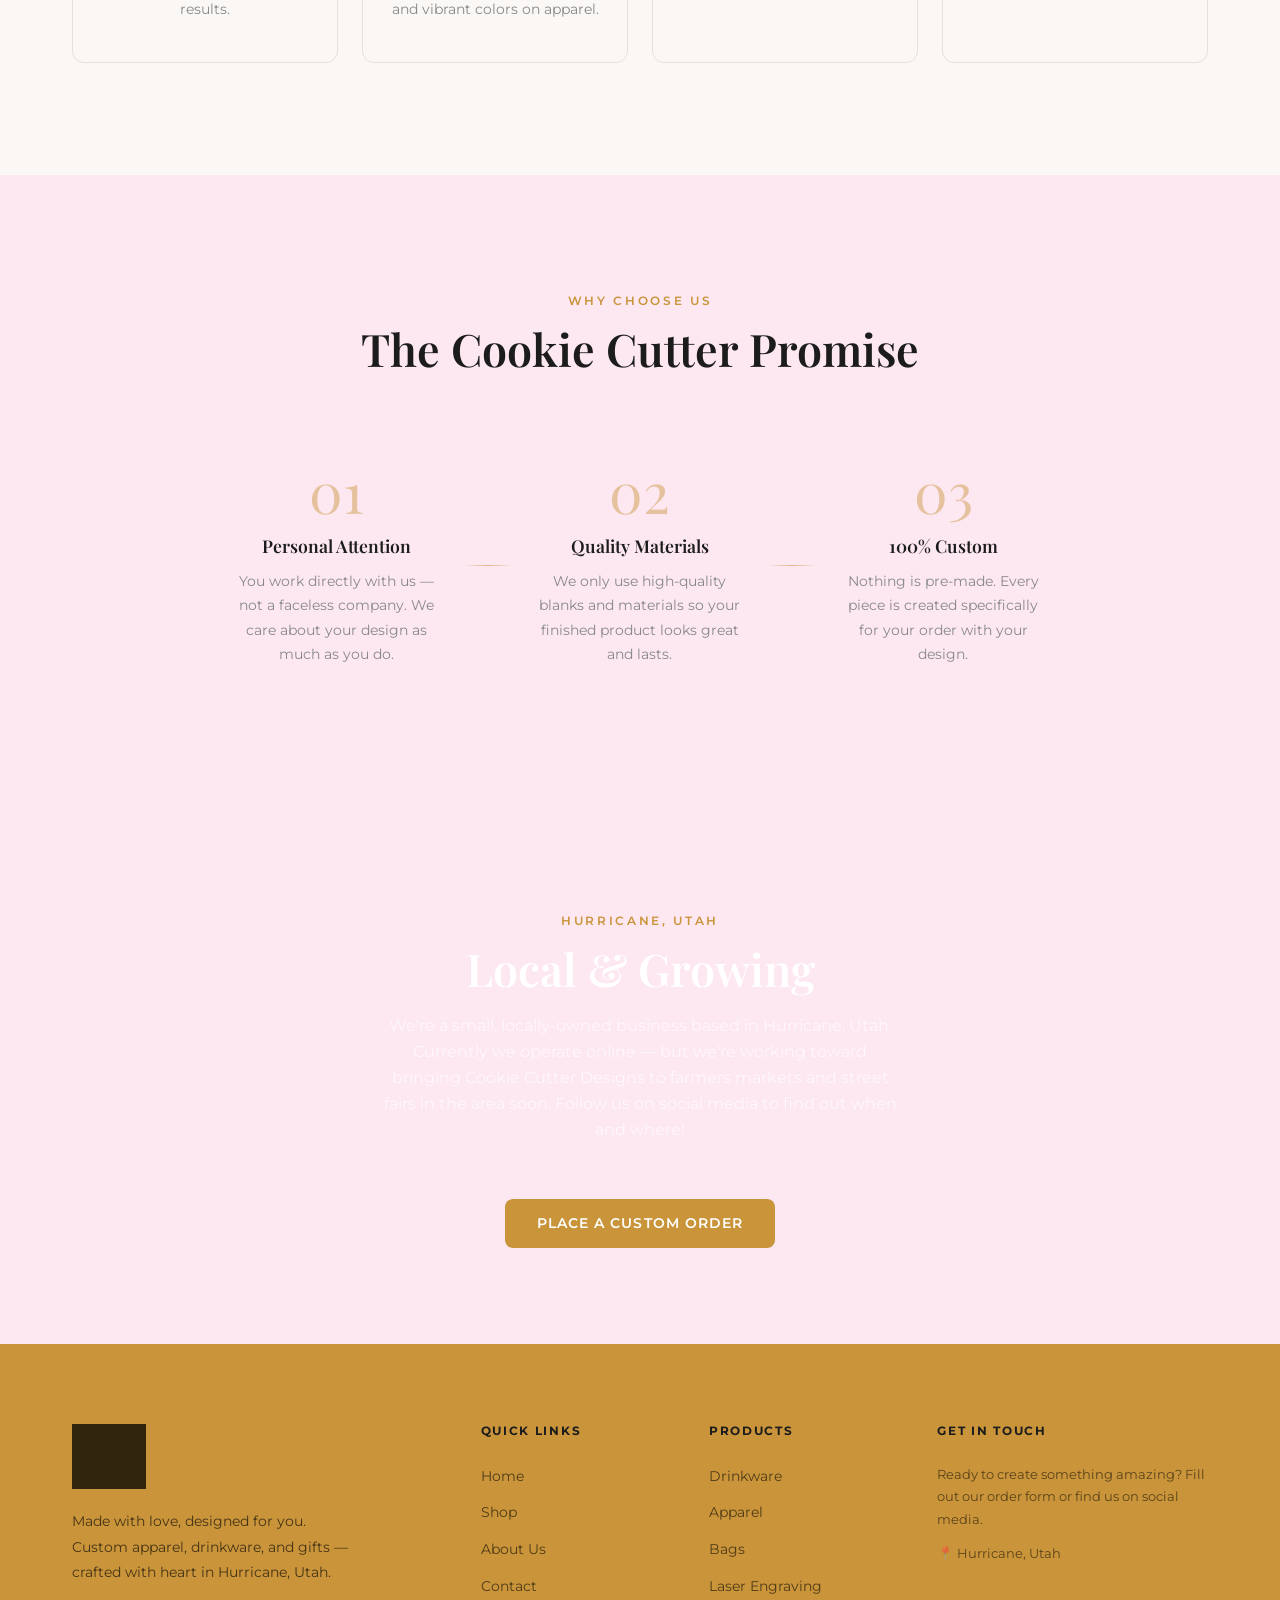
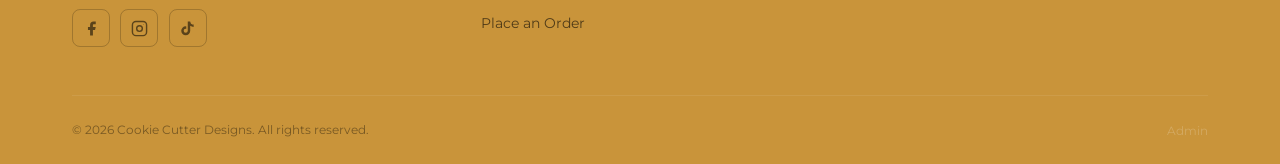
==== commit 06546522: "Fix DTF description to say direct-to-film not direct-to-garment Co-Authored-By: Claude Sonnet 4.6 <n" ====
--- a/about.html
+++ b/about.html
@@ -73,7 +73,7 @@
                 <div class="feature-card">
                     <div class="feature-icon gold" style="font-size:1.5rem;width:56px;height:56px">👕</div>
                     <h4>DTF Printing</h4>
-                    <p>Direct-to-garment printing puts your full-color designs directly onto fabric. Perfect for detailed artwork and photos on apparel.</p>
+                    <p>Direct-to-film printing transfers your full-color designs onto fabric. Perfect for detailed artwork, photos, and vibrant colors on apparel.</p>
                 </div>
                 <div class="feature-card">
                     <div class="feature-icon pink" style="font-size:1.5rem;width:56px;height:56px">✨</div>
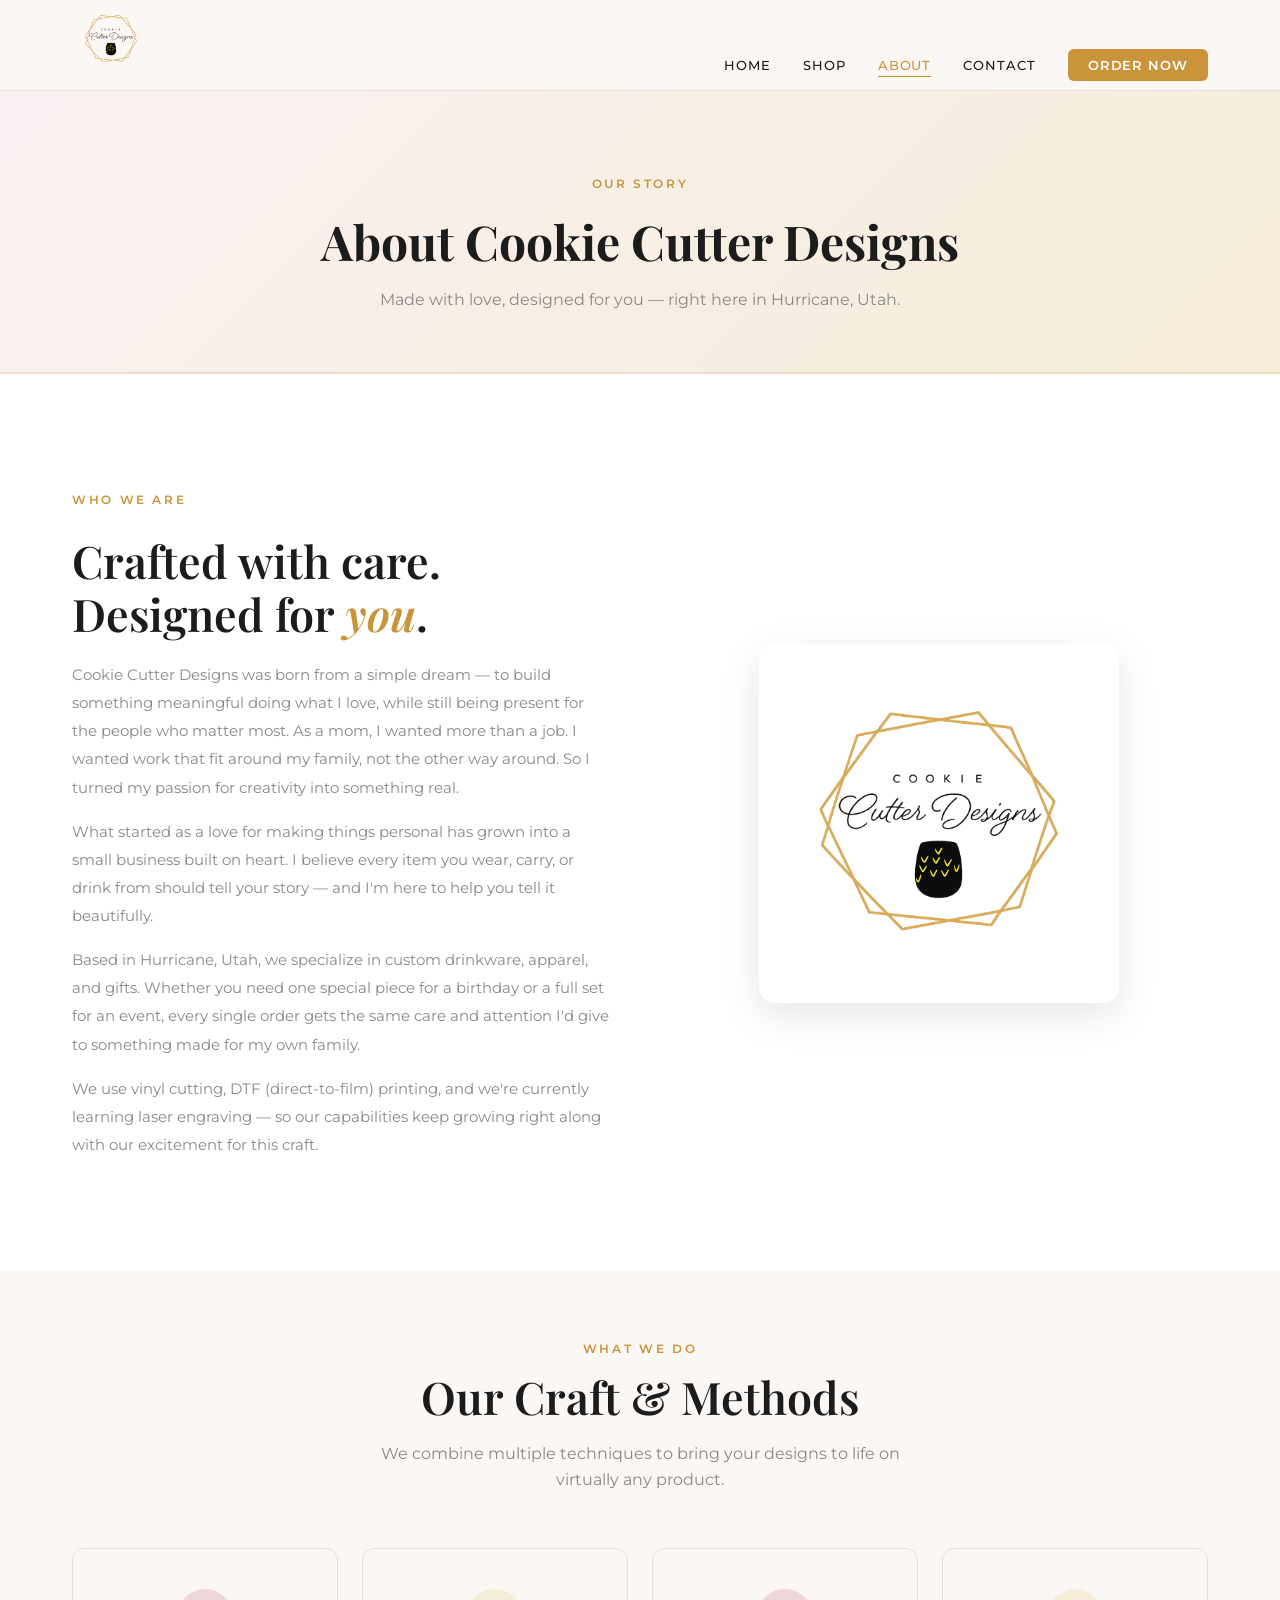
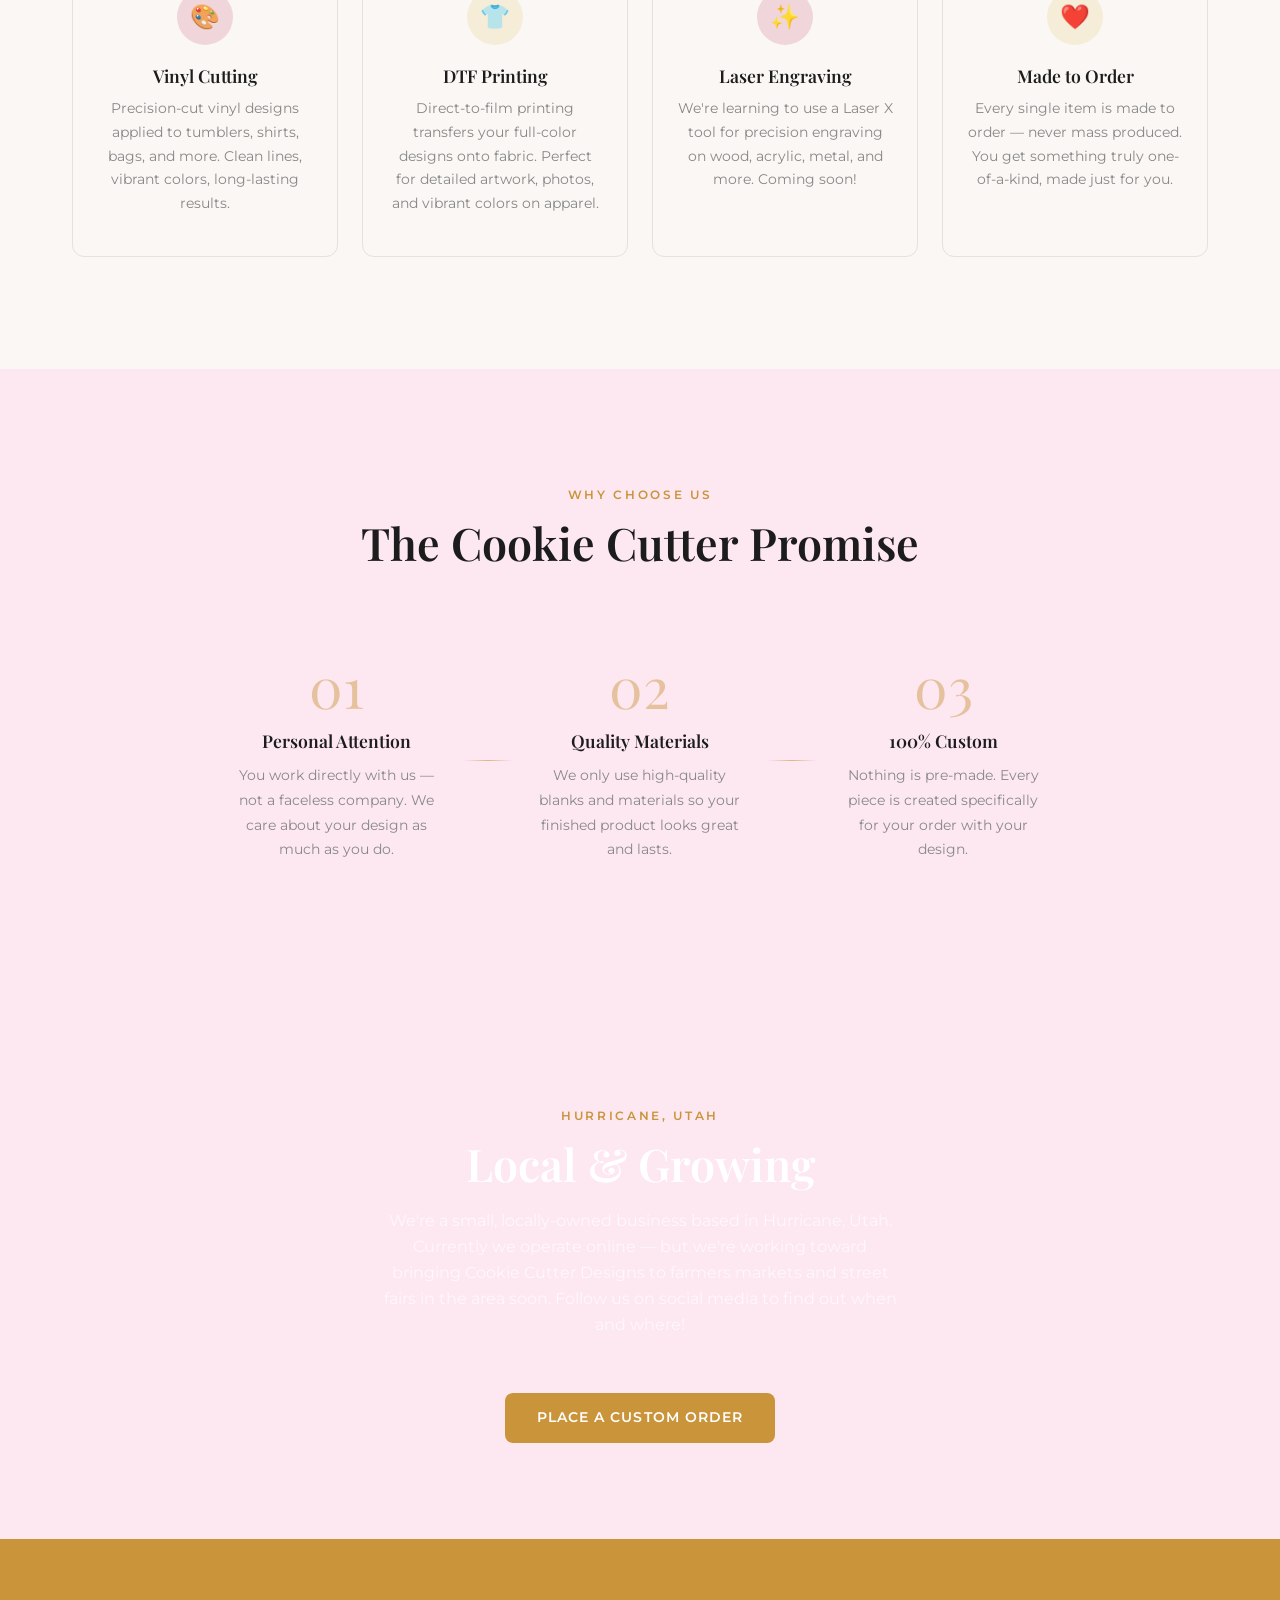
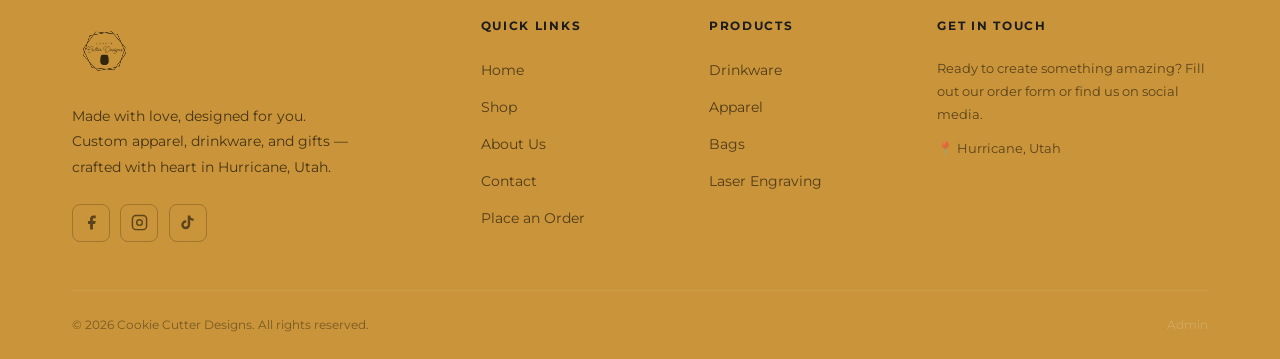
==== commit 3ae8ff83: "Add personal mom story to About page" ====
--- a/about.html
+++ b/about.html
@@ -45,8 +45,9 @@
                 <div class="story-text">
                     <span class="section-tag">Who We Are</span>
                     <h2 style="margin:0.75rem 0 1.25rem">Crafted with care.<br>Designed for <em>you</em>.</h2>
-                    <p>Cookie Cutter Designs was born from a passion for creativity and a love of making things personal. We believe every item you wear, carry, or drink from should tell your story — and we're here to help you tell it beautifully.</p>
-                    <p style="margin-top:1rem">Based in Hurricane, Utah, we specialize in custom drinkware, apparel, and gifts. Whether you need one special piece for a birthday or a full set for an event, we pour heart and care into every single order.</p>
+                    <p>Cookie Cutter Designs was born from a simple dream — to build something meaningful doing what I love, while still being present for the people who matter most. As a mom, I wanted more than a job. I wanted work that fit around my family, not the other way around. So I turned my passion for creativity into something real.</p>
+                    <p style="margin-top:1rem">What started as a love for making things personal has grown into a small business built on heart. I believe every item you wear, carry, or drink from should tell your story — and I'm here to help you tell it beautifully.</p>
+                    <p style="margin-top:1rem">Based in Hurricane, Utah, we specialize in custom drinkware, apparel, and gifts. Whether you need one special piece for a birthday or a full set for an event, every single order gets the same care and attention I'd give to something made for my own family.</p>
                     <p style="margin-top:1rem">We use vinyl cutting, DTF (direct-to-film) printing, and we're currently learning laser engraving — so our capabilities keep growing right along with our excitement for this craft.</p>
                 </div>
                 <div class="story-logo-wrap">
--- a/styles.css
+++ b/styles.css
@@ -17,7 +17,7 @@
     --font-heading: 'Playfair Display', Georgia, serif;
     --font-body: 'Montserrat', sans-serif;
 
-    --nav-h: 80px;
+    --nav-h: 90px;
     --radius: 8px;
     --shadow: 0 4px 20px rgba(0,0,0,0.08);
     --shadow-lg: 0 8px 32px rgba(0,0,0,0.13);
@@ -151,13 +151,14 @@
     padding: 0 2rem;
     height: var(--nav-h);
     display: flex;
-    align-items: center;
+    align-items: flex-end;
     justify-content: space-between;
     gap: 1.5rem;
+    padding-bottom: 12px;
 }
 
 .nav-logo img {
-    height: 58px;
+    height: 78px;
     width: auto;
     object-fit: contain;
 }
@@ -327,6 +328,7 @@
     min-height: 100vh;
     display: flex;
     align-items: center;
+    justify-content: center;
     background: var(--blush);
     overflow: hidden;
     padding-top: var(--nav-h);
@@ -349,15 +351,31 @@
     transform: translateY(-50%);
     width: min(520px, 45vw);
     pointer-events: none;
-    opacity: 0.55;
-}
-.hero-bg-geo svg { width: 100%; height: auto; }
+    display: flex;
+    align-items: center;
+    justify-content: center;
+}
+.hero-geo-logo {
+    width: 100%;
+    height: auto;
+    object-fit: contain;
+}
 
 .hero-content {
     position: relative;
     z-index: 2;
-    padding: 5rem 2rem 5rem max(2rem, calc((100vw - 1200px) / 2 + 2rem));
-    max-width: min(700px, 55vw);
+    padding: 3rem 2rem;
+    max-width: 780px;
+    width: 100%;
+    margin: 0 auto;
+    text-align: center;
+    display: flex;
+    flex-direction: column;
+    align-items: center;
+}
+
+.hero-buttons {
+    justify-content: center;
 }
 
 .hero-badge {
@@ -389,7 +407,7 @@
     color: var(--gray);
     font-size: 1.08rem;
     line-height: 1.85;
-    margin-bottom: 2.75rem;
+    margin-bottom: 2rem;
     max-width: 500px;
 }
 
@@ -802,6 +820,25 @@
     .hero-buttons .btn-primary, .hero-buttons .btn-outline { width: 100%; text-align: center; }
 }
 
+/* ===== HOME PAGE: TEXT NAV LOGO ===== */
+.nav-text-logo {
+    font-family: 'Dancing Script', cursive;
+    font-size: 1.6rem;
+    font-weight: 700;
+    color: var(--gold);
+    white-space: nowrap;
+}
+
+
+/* ===== HERO INLINE LOGO (replaces h1) ===== */
+.hero-inline-logo {
+    width: min(380px, 80%);
+    height: auto;
+    object-fit: contain;
+    display: block;
+    margin: 0.2rem auto 0.5rem;
+}
+
 /* ===== DANCING SCRIPT TAGLINE ===== */
 @import url('https://fonts.googleapis.com/css2?family=Dancing+Script:wght@600;700&display=swap');
 
@@ -810,9 +847,11 @@
     font-family: 'Dancing Script', cursive;
     font-size: clamp(1.1rem, 2.5vw, 1.4rem);
     color: var(--gold);
-    margin-bottom: 1rem;
+    margin-bottom: 0.2rem;
     font-weight: 600;
     opacity: 0.9;
+    text-align: center;
+    width: 100%;
 }
 
 /* ===== NAV: ORDER BUTTON + ACTIVE STATE ===== */
@@ -898,6 +937,51 @@
     gap: 8px;
 }
 
+/* ===== PREFILL NOTICE (contact page) ===== */
+.prefill-notice {
+    display: flex;
+    align-items: flex-start;
+    gap: 1rem;
+    background: var(--blush);
+    border: 1.5px solid var(--pink);
+    border-radius: var(--radius);
+    padding: 1rem 1.25rem;
+    margin-bottom: 1.75rem;
+}
+.prefill-notice-icon {
+    font-size: 1.5rem;
+    flex-shrink: 0;
+    line-height: 1;
+}
+.prefill-notice-text {
+    flex: 1;
+}
+.prefill-notice-text strong {
+    display: block;
+    font-family: var(--font-heading);
+    font-size: 1rem;
+    color: var(--dark-rose);
+    margin-bottom: 0.25rem;
+}
+.prefill-notice-text p {
+    font-size: 0.875rem;
+    color: var(--black);
+    margin: 0;
+}
+.prefill-notice-close {
+    background: none;
+    border: none;
+    cursor: pointer;
+    color: var(--pink);
+    font-size: 1.1rem;
+    padding: 0;
+    line-height: 1;
+    flex-shrink: 0;
+    opacity: 0.7;
+    transition: opacity 0.2s;
+}
+.prefill-notice-close:hover { opacity: 1; }
+
 /* ===== RESPONSIVE: NEW SECTIONS ===== */
 @media (max-width: 768px) {
     .about-story-grid { grid-template-columns: 1fr; gap: 32px; }
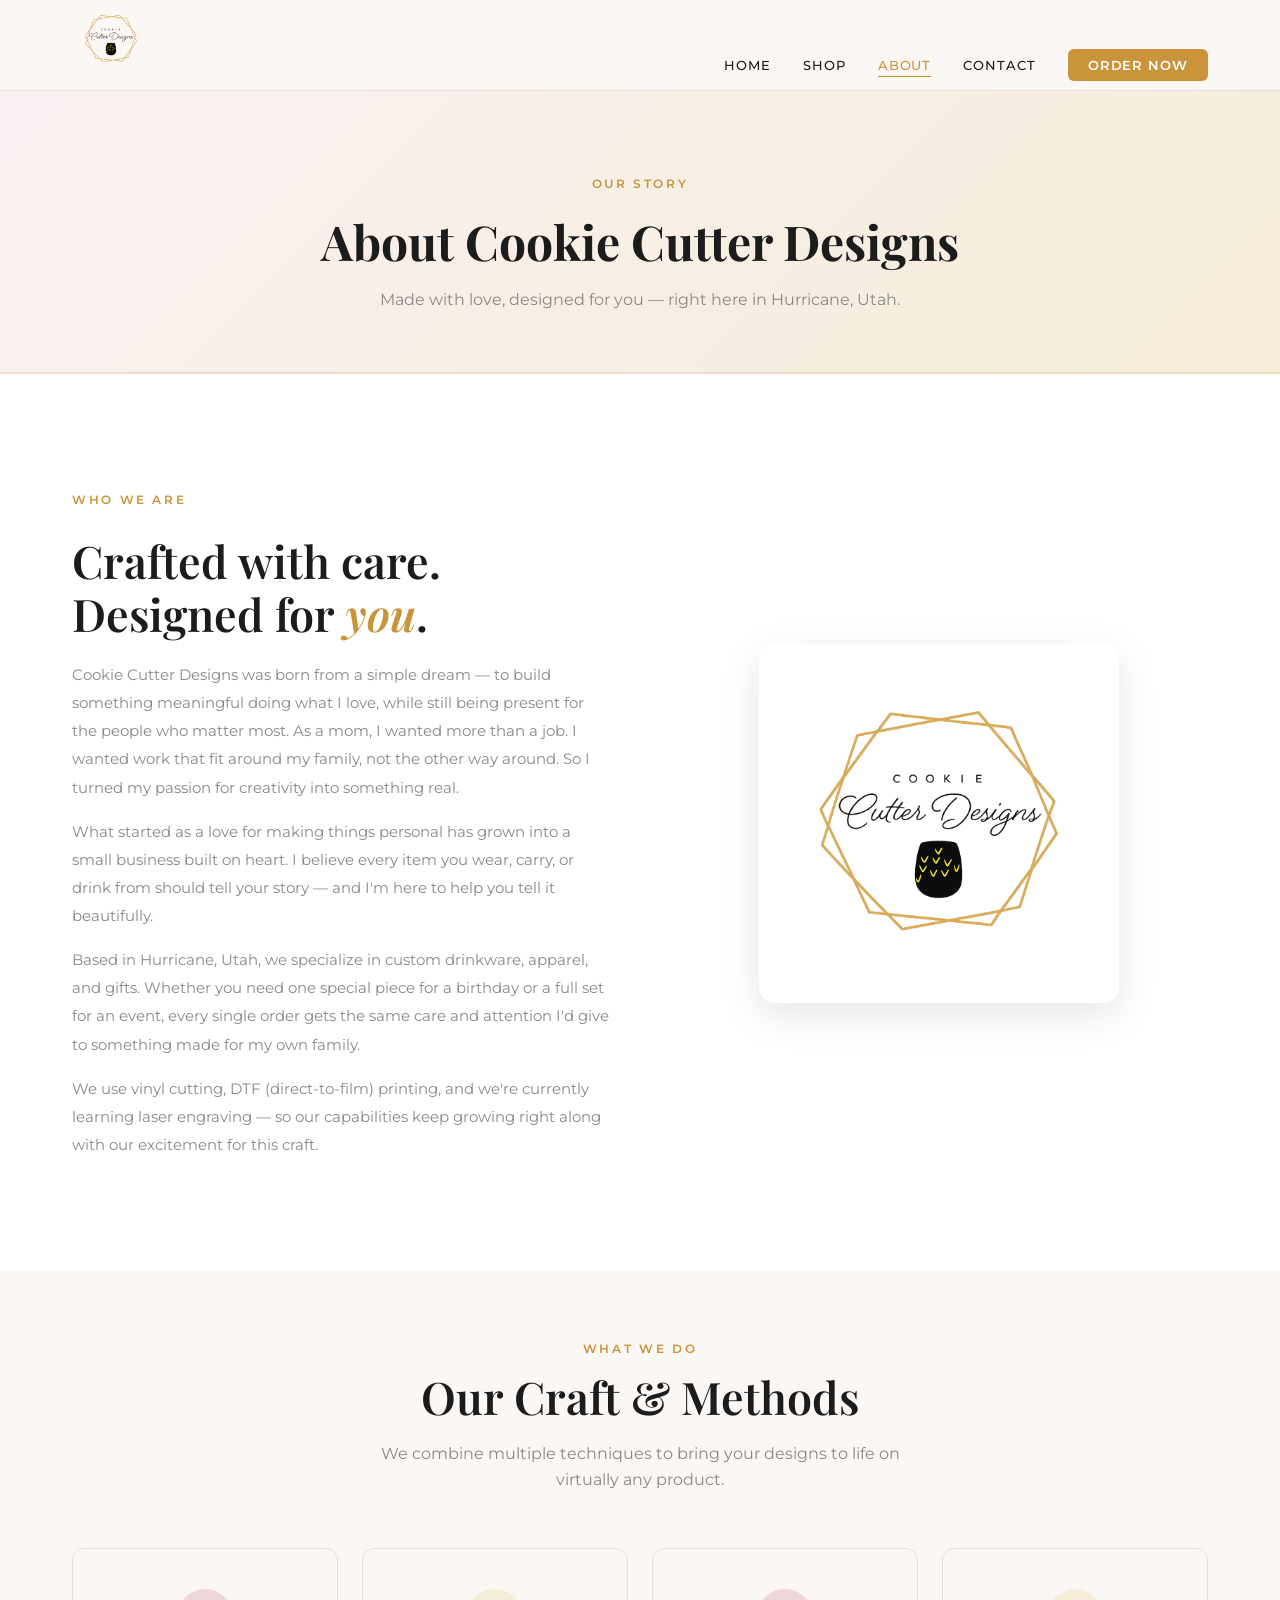
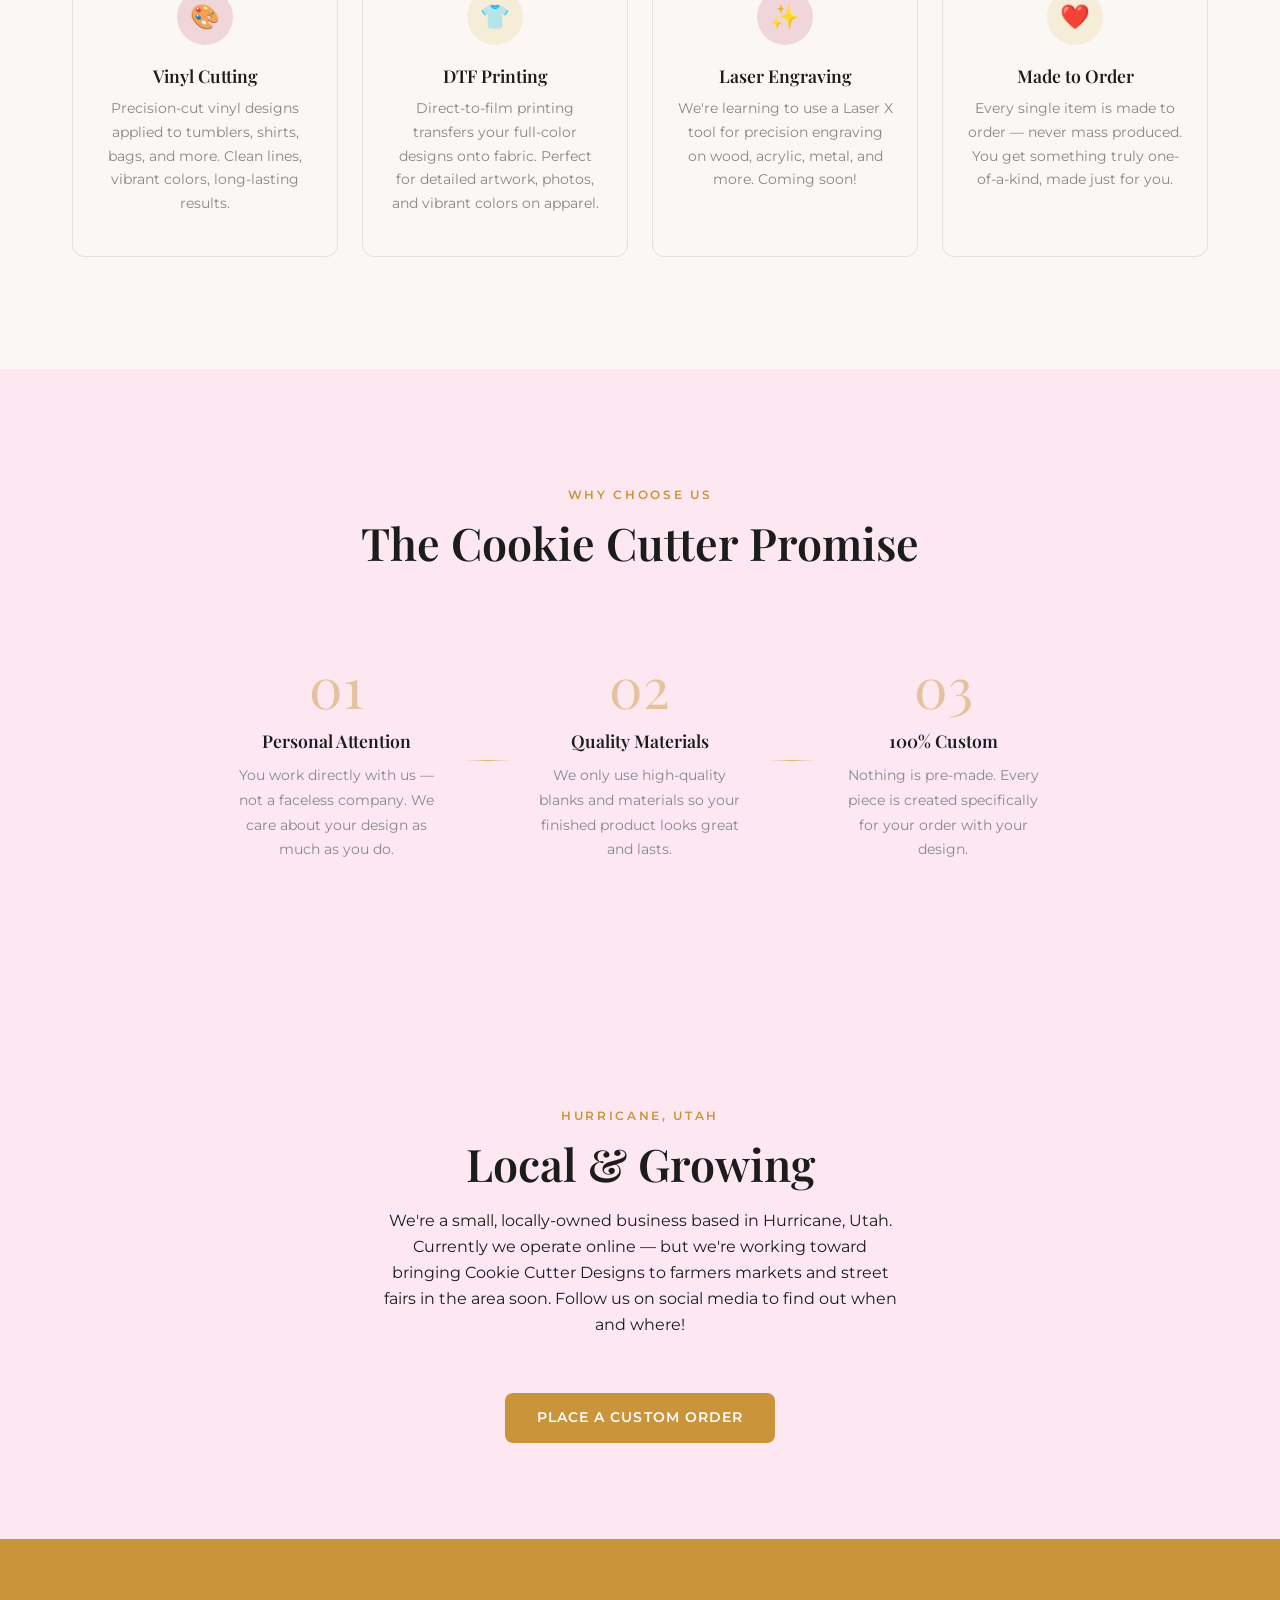
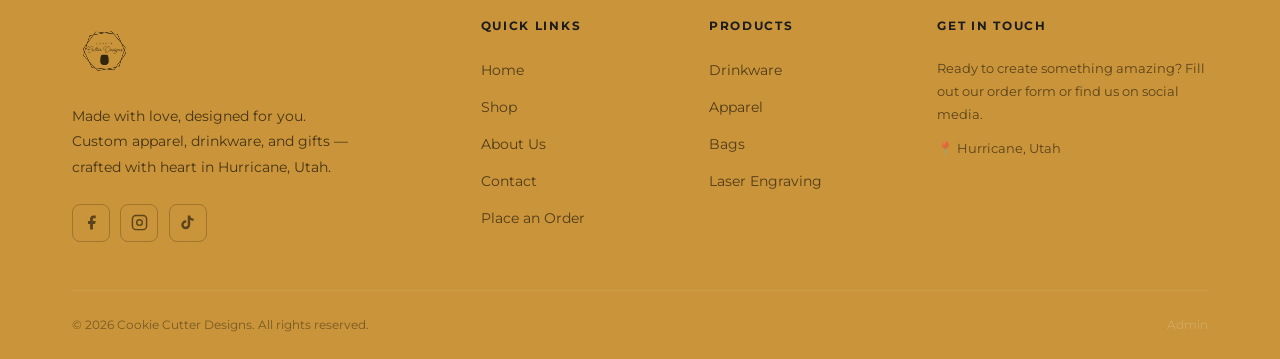
==== commit c5192a3b: "Darken text in Local & Growing banner on About page" ====
--- a/about.html
+++ b/about.html
@@ -125,7 +125,7 @@
             <div class="section-header">
                 <span class="section-tag" style="color:var(--gold)">Hurricane, Utah</span>
                 <h2>Local &amp; Growing</h2>
-                <p style="color:rgba(255,255,255,0.65);max-width:520px;margin:0 auto">We're a small, locally-owned business based in Hurricane, Utah. Currently we operate online — but we're working toward bringing Cookie Cutter Designs to farmers markets and street fairs in the area soon. Follow us on social media to find out when and where!</p>
+                <p style="color:var(--black);max-width:520px;margin:0 auto">We're a small, locally-owned business based in Hurricane, Utah. Currently we operate online — but we're working toward bringing Cookie Cutter Designs to farmers markets and street fairs in the area soon. Follow us on social media to find out when and where!</p>
             </div>
             <div style="text-align:center">
                 <a href="contact.html" class="btn-primary">Place a Custom Order</a>
--- a/styles.css
+++ b/styles.css
@@ -883,7 +883,7 @@
     background: var(--blush);
     padding: 6rem 2rem;
 }
-.markets-banner .section-header h2 { color: var(--white); }
+.markets-banner .section-header h2 { color: var(--black); }
 
 /* ===== CTA SECTION ===== */
 .cta-section {
